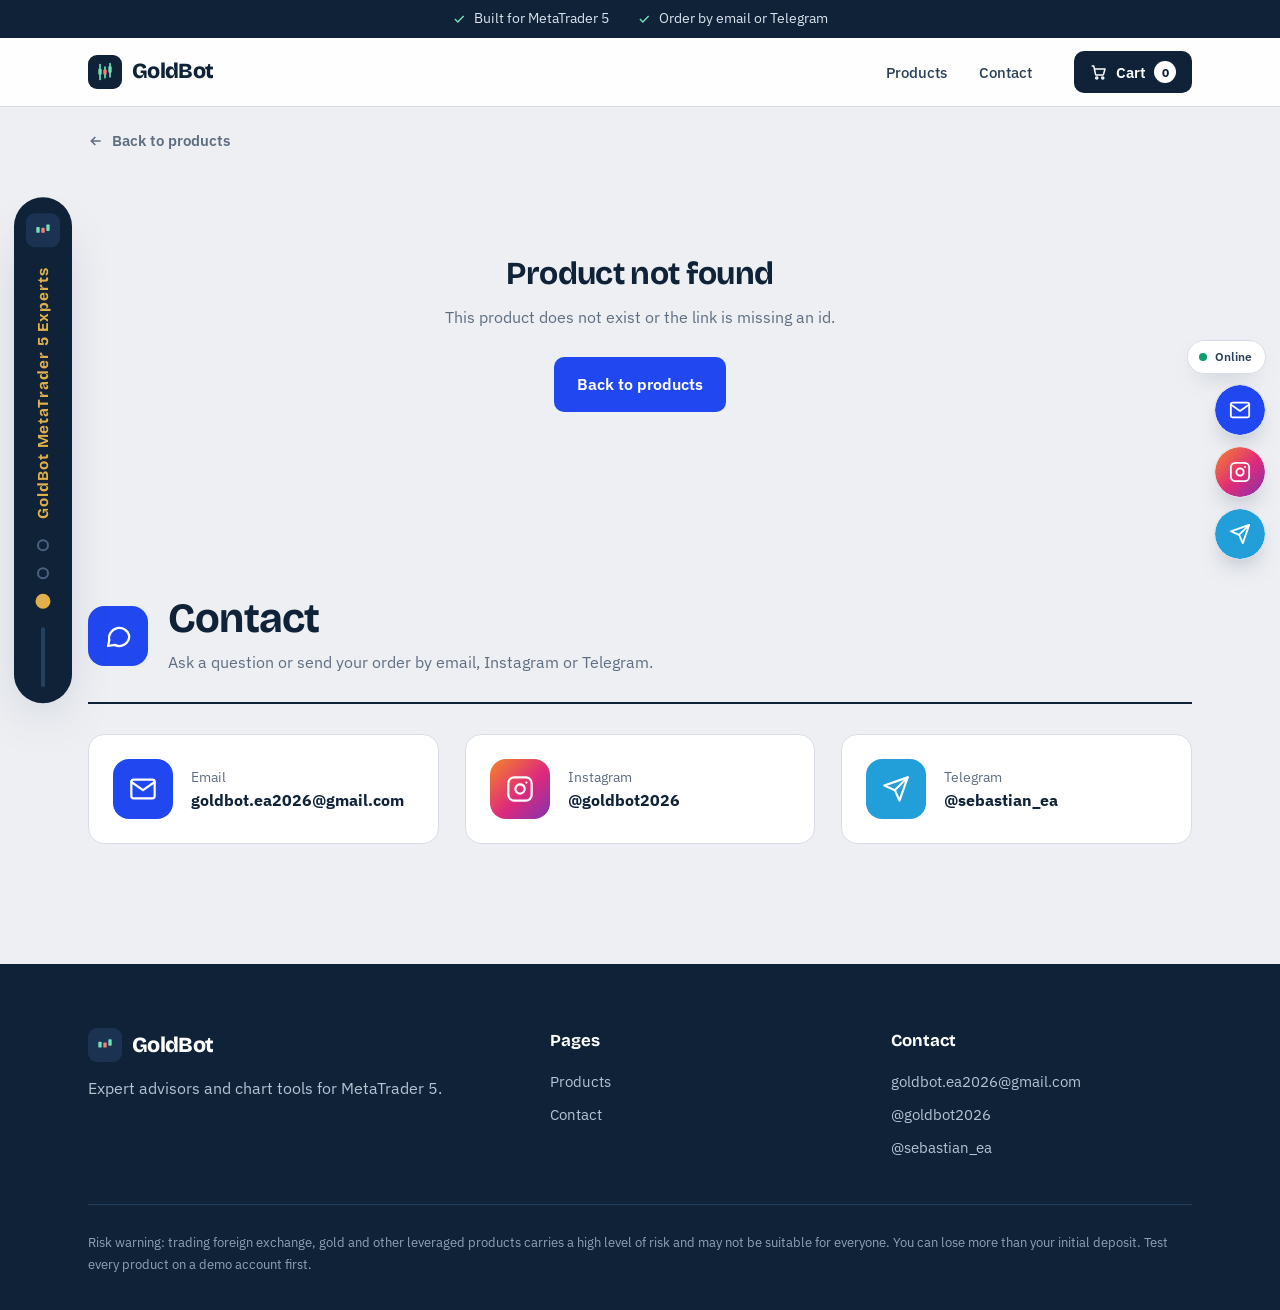
==== product.html @ 045441cc "Add files via upload" ====
<!DOCTYPE html>
<html lang="en">
<head>
<meta charset="UTF-8">
<meta name="viewport" content="width=device-width, initial-scale=1">
<title id="pageTitle">Product | GoldBot</title>
<meta name="description" content="Product details for MetaTrader 5.">
<link rel="preconnect" href="https://fonts.googleapis.com">
<link rel="preconnect" href="https://fonts.gstatic.com" crossorigin>
<link href="https://fonts.googleapis.com/css2?family=Bricolage+Grotesque:opsz,wght@12..96,500..800&family=IBM+Plex+Sans:wght@400;500;600&display=swap" rel="stylesheet">
<link rel="stylesheet" href="style.css">
</head>

<body>

<!-- ============ LEFT SIDE RAIL (side header) ============ -->
<aside class="rail" aria-label="Page sections">
  <a class="rail-logo" href="index.html" aria-label="Back to home">
    <svg viewBox="0 0 24 24" fill="none"><rect x="4" y="8" width="4" height="7" rx="1" fill="#6FE3B8"/><rect x="10" y="9" width="4" height="6" rx="1" fill="#FF7A7A"/><rect x="16" y="5" width="4" height="8" rx="1" fill="#6FE3B8"/></svg>
  </a>
  <div class="rail-title">GoldBot MetaTrader 5 Experts</div>
  <nav class="rail-dots" aria-label="Section navigation">
    <a href="#top"     data-target="top"     aria-label="Overview"><span>Overview</span></a>
    <a href="#details" data-target="details" aria-label="Details"><span>Details</span></a>
    <a href="#contact"  data-target="contact"  aria-label="Contact"><span>Contact</span></a>
  </nav>
  <div class="rail-progress" aria-hidden="true"><i></i></div>
</aside>

<!-- ============ RIGHT CONTACT DOCK (filled by app.js) ============ -->
<aside class="dock" id="dock" aria-label="Contact"></aside>

<!-- ============ TOP STRIP ============ -->
<div class="strip">
  <div class="wrap">
    <span><svg viewBox="0 0 24 24"><path d="M5 12l5 5L20 7"/></svg>Built for MetaTrader 5</span>
    <span><svg viewBox="0 0 24 24"><path d="M5 12l5 5L20 7"/></svg>Order by email or Telegram</span>
  </div>
</div>

<!-- ============ HEADER ============ -->
<header class="site-header" id="siteHeader">
  <div class="wrap">
    <a href="index.html" class="logo" aria-label="GoldBot home">
      <span class="logo-mark">
        <svg viewBox="0 0 24 24" fill="none" stroke-linecap="round">
          <path d="M6 3v18M12 6v13M18 2v16" stroke="#6FE3B8" stroke-width="2"/>
          <rect x="4" y="8" width="4" height="7" rx="1" fill="#6FE3B8" stroke="none"/>
          <rect x="10" y="9" width="4" height="6" rx="1" fill="#FF7A7A" stroke="none"/>
          <rect x="16" y="5" width="4" height="8" rx="1" fill="#6FE3B8" stroke="none"/>
        </svg>
      </span>
      GoldBot
    </a>

    <nav class="main-nav" aria-label="Main navigation">
      <a href="index.html#products">Products</a>
      <a href="index.html#contact">Contact</a>
    </nav>

    <button class="cart-btn" id="openCart" aria-label="Open cart">
      <svg viewBox="0 0 24 24" stroke-linecap="round" stroke-linejoin="round"><path d="M3 4h2l2.4 11.2a1 1 0 0 0 1 .8h8.6a1 1 0 0 0 1-.8L20 8H6"/><circle cx="9" cy="20" r="1.4"/><circle cx="17" cy="20" r="1.4"/></svg>
      Cart <span class="cart-count" id="cartCount">0</span>
    </button>
  </div>
</header>

<main id="top">
  <div class="wrap">
    <a class="back-link" href="index.html#products">
      <svg viewBox="0 0 24 24"><path d="M19 12H5M11 18l-6-6 6-6"/></svg>
      Back to products
    </a>
  </div>

  <!-- ============ PRODUCT CONTENT (filled by JavaScript below) ============ -->
  <div id="productContent">
    <p class="wrap" style="color:var(--muted);padding:30px 0">Loading product…</p>
  </div>

  <!-- ============ CONTACT ============ -->
  <section class="section" id="contact">
    <div class="wrap">
      <header class="section-head">
        <div class="section-icon">
          <svg viewBox="0 0 24 24"><path d="M21 12a8 8 0 0 1-11.6 7.1L4 20l1-4.6A8 8 0 1 1 21 12z"/></svg>
        </div>
        <div>
          <h2>Contact</h2>
          <p>Ask a question or send your order by email, Instagram or Telegram.</p>
        </div>
      </header>
      <div class="contact-grid" id="contactGrid"></div>
    </div>
  </section>
</main>

<!-- ============ FOOTER ============ -->
<footer class="site-footer">
  <div class="wrap">
    <div class="footer-grid">
      <div>
        <a href="index.html" class="logo">
          <span class="logo-mark">
            <svg viewBox="0 0 24 24" fill="none"><rect x="4" y="8" width="4" height="7" rx="1" fill="#6FE3B8"/><rect x="10" y="9" width="4" height="6" rx="1" fill="#FF7A7A"/><rect x="16" y="5" width="4" height="8" rx="1" fill="#6FE3B8"/></svg>
          </span>
          GoldBot
        </a>
        <p>Expert advisors and chart tools for MetaTrader 5.</p>
      </div>
      <div>
        <h4>Pages</h4>
        <ul>
          <li><a href="index.html#products">Products</a></li>
          <li><a href="index.html#contact">Contact</a></li>
        </ul>
      </div>
      <div>
        <h4>Contact</h4>
        <ul id="footerContact"></ul>
      </div>
    </div>
    <p class="risk">
      Risk warning: trading foreign exchange, gold and other leveraged products carries a high level of risk and may not be suitable for everyone. You can lose more than your initial deposit. Test every product on a demo account first.
    </p>
  </div>
</footer>

<!-- ============ DIALOGS AND TOAST ============ -->
<dialog id="cartDialog" aria-labelledby="cartTitle">
  <div class="dialog-head">
    <h3 id="cartTitle">Your cart</h3>
    <button class="icon-btn" id="closeCart" aria-label="Close cart">&times;</button>
  </div>
  <div id="cartBody"></div>
</dialog>

<dialog id="lightbox" class="lightbox" aria-label="Image preview">
  <button class="icon-btn lb-close" id="closeLightbox" aria-label="Close image">&times;</button>
  <img id="lightboxImg" alt="">
</dialog>

<div class="toast" id="toast" role="status" aria-live="polite"></div>

<noscript><p style="padding:24px;text-align:center">Please enable JavaScript to see this product.</p></noscript>

<script src="app.js"></script>
<script>
/* ==========================================================
   READ ?id= FROM THE URL, LOAD products.json, RENDER THE PAGE
   ========================================================== */
const productId = new URLSearchParams(location.search).get("id");

function renderNotFound() {
  $("#productContent").innerHTML = `
    <div class="wrap not-found">
      <h1>Product not found</h1>
      <p>This product does not exist or the link is missing an id.</p>
      <a class="btn btn-primary" href="index.html#products">Back to products</a>
    </div>`;
}

function renderProduct(p) {
  document.title = p.name + " | GoldBot";
  $("#pageTitle").textContent = p.name + " | GoldBot";

  const features = (p.features || []).map(f => `<li>${CHECK_ICON}<span>${f}</span></li>`).join("");
  const requirements = (p.requirements || []).map(r => `<li>${CHECK_ICON}<span>${r}</span></li>`).join("");

  $("#productContent").innerHTML = `
    <div class="wrap detail-hero" id="top">
      <div class="detail-shot">
        <img data-src="images/${p.image}" alt="${p.name}">
      </div>
      <div class="detail-info">
        <div class="detail-badges">
          <span class="tag">${p.tag}</span>
          <span class="tag">${p.platform}</span>
        </div>
        <h1>${p.name}</h1>
        <p class="detail-short">${p.shortDescription}</p>
        <div class="detail-price">${money(p.price)}</div>
        <div class="detail-actions">
          <button class="btn btn-primary" data-add data-id="${p.id}" data-name="${p.name}" data-price="${p.price}" data-label="Add to cart">Add to cart</button>
          <a class="btn btn-ghost" href="index.html#products">See other products</a>
        </div>
      </div>
    </div>

    <div class="wrap detail-body" id="details">
      <div class="detail-block">
        <h2>Overview</h2>
        <p>${p.overview}</p>
      </div>
      <div>
        ${features ? `<div class="side-card"><h2>Features</h2><ul class="check-list">${features}</ul></div>` : ""}
        ${requirements ? `<div class="side-card"><h2>Requirements</h2><ul class="check-list">${requirements}</ul></div>` : ""}
      </div>
    </div>`;

  loadImages();
  syncButtons();
}

fetch("products.json")
  .then(r => r.json())
  .then(data => {
    const p = data.products.find(x => x.id === productId);
    if (!p) { renderNotFound(); return; }
    renderProduct(p);
  })
  .catch(() => {
    $("#productContent").innerHTML =
      `<p class="wrap" style="color:var(--down);padding:30px 0">Could not load products.json. Open this site with Live Server instead of double-clicking the file.</p>`;
  });

/* ==========================================================
   PAGE SETUP
   ========================================================== */
renderContact();
setHeaderHeight();
initRail();
initLightbox();
initCartUI();
</script>
</body>
</html>
---- style.css ----
/* ==========================================================
   1. DESIGN TOKENS (change colors and fonts here)
   ========================================================== */
:root{
  --paper:#EDEFF3;
  --panel:#FFFFFF;
  --ink:#0F2238;
  --ink-2:#2A3F57;
  --muted:#5E6E80;
  --line:#D8DDE5;
  --blue:#2148F0;
  --blue-dark:#1836BD;
  --blue-tint:#E3E9FF;
  --up:#0F9D6B;
  --down:#D64550;
  --gold:#E2B04A;
  --terminal:#0C1B2E;
  --header-h:68px;
  --font-display:"Bricolage Grotesque","Segoe UI",system-ui,sans-serif;
  --font-body:"IBM Plex Sans","Segoe UI",system-ui,sans-serif;
}

/* ==========================================================
   2. BASE
   ========================================================== */
*{box-sizing:border-box;margin:0;padding:0}
html{scroll-behavior:smooth;scroll-padding-top:calc(var(--header-h) + 24px)}
body{
  font-family:var(--font-body);
  background:var(--paper);
  color:var(--ink);
  line-height:1.6;
  font-size:16px;
  -webkit-font-smoothing:antialiased;
}
h1,h2,h3{font-family:var(--font-display);letter-spacing:-0.02em;line-height:1.1}
a{color:inherit;text-decoration:none}
button{font-family:inherit}
:focus-visible{outline:3px solid var(--blue);outline-offset:2px}
.wrap{width:min(1240px,100% - 40px);margin-inline:auto}
@media (min-width:901px){
  /* leaves room for the side rail (left) and the contact dock (right) */
  .wrap{width:min(1240px,100% - 176px)}
}

/* ==========================================================
   3. TOP STRIP AND HEADER
   ========================================================== */
.strip{background:var(--ink);color:#DCE4EE;font-size:.85rem}
.strip .wrap{display:flex;gap:28px;justify-content:center;flex-wrap:wrap;padding:8px 0}
.strip span{display:inline-flex;align-items:center;gap:8px}
.strip svg{width:14px;height:14px;stroke:#6FE3B8;fill:none;stroke-width:2.4}

.site-header{
  position:sticky;top:0;z-index:50;
  background:rgba(255,255,255,.92);
  backdrop-filter:blur(10px);
  border-bottom:1px solid var(--line);
}
.site-header .wrap{display:flex;align-items:center;gap:28px;min-height:68px}
.logo{display:flex;align-items:center;gap:10px;font-family:var(--font-display);font-weight:800;font-size:1.35rem;letter-spacing:-0.03em}
.logo-mark{width:34px;height:34px;border-radius:9px;background:var(--ink);display:grid;place-items:center;flex:none}
.logo-mark svg{width:20px;height:20px}
.main-nav{display:flex;gap:4px;margin-left:auto}
.main-nav a{padding:8px 14px;border-radius:8px;font-weight:500;font-size:.95rem;color:var(--ink-2);transition:background .15s}
.main-nav a:hover{background:var(--paper)}
.cart-btn{
  display:inline-flex;align-items:center;gap:8px;
  background:var(--ink);color:#fff;border:0;border-radius:10px;
  padding:10px 16px;font-weight:600;font-size:.95rem;cursor:pointer;
  transition:background .15s;
}
.cart-btn:hover{background:var(--ink-2)}
.cart-btn svg{width:18px;height:18px;stroke:#fff;fill:none;stroke-width:2}
.cart-count{background:#fff;color:var(--ink);min-width:22px;height:22px;border-radius:11px;display:grid;place-items:center;font-size:.78rem;font-weight:700;padding:0 6px}

/* ==========================================================
   4. LEFT SIDE RAIL (side header with section dots)
   ========================================================== */
.rail{
  position:fixed;left:14px;top:50%;transform:translateY(-50%);z-index:45;
  width:58px;max-height:92vh;padding:16px 0;border-radius:29px;
  background:var(--ink);
  box-shadow:0 24px 50px -24px rgba(15,34,56,.7);
  display:flex;flex-direction:column;align-items:center;gap:20px;
}
.rail-logo{width:34px;height:34px;border-radius:9px;background:#1B3350;display:grid;place-items:center}
.rail-logo svg{width:20px;height:20px}
.rail-title{
  writing-mode:vertical-rl;transform:rotate(180deg);
  font-family:var(--font-display);font-weight:700;font-size:.95rem;letter-spacing:.06em;
  color:var(--gold);white-space:nowrap;
}
.rail-dots{display:flex;flex-direction:column;gap:16px}
.rail-dots a{
  position:relative;display:block;width:12px;height:12px;border-radius:50%;
  border:2px solid #4A6280;transition:background .2s,border-color .2s,transform .2s;
}
.rail-dots a:hover{border-color:#fff}
.rail-dots a.is-active{background:var(--gold);border-color:var(--gold);transform:scale(1.25)}
.rail-dots a span{
  position:absolute;left:calc(100% + 18px);top:50%;transform:translateY(-50%);
  background:var(--ink);color:#fff;font-size:.8rem;font-weight:600;padding:5px 12px;border-radius:999px;
  white-space:nowrap;opacity:0;pointer-events:none;transition:opacity .15s;
  box-shadow:0 8px 20px -8px rgba(15,34,56,.6);
}
.rail-dots a:hover span,.rail-dots a:focus-visible span{opacity:1}
.rail-progress{width:4px;height:60px;border-radius:2px;background:#244160;position:relative;overflow:hidden}
.rail-progress i{position:absolute;left:0;right:0;top:0;height:var(--p,0%);background:var(--gold)}
@media (max-height:720px){.rail-title{display:none}}
@media (max-height:560px){.rail-progress{display:none}}

/* ==========================================================
   5. RIGHT CONTACT DOCK (always visible, vertically centered)
   ========================================================== */
.dock{
  position:fixed;right:14px;top:50%;transform:translateY(-50%);z-index:45;
  display:flex;flex-direction:column;align-items:flex-end;gap:10px;
}
.dock-status{
  display:flex;align-items:center;gap:8px;
  background:var(--panel);border:1px solid var(--line);border-radius:999px;
  padding:6px 13px 6px 11px;font-size:.78rem;font-weight:600;color:var(--ink-2);
  box-shadow:0 10px 24px -14px rgba(15,34,56,.5);
}
.dot{width:8px;height:8px;border-radius:50%;background:var(--up);animation:pulse 2.2s infinite}
@keyframes pulse{
  0%{box-shadow:0 0 0 0 rgba(15,157,107,.55)}
  70%{box-shadow:0 0 0 8px rgba(15,157,107,0)}
  100%{box-shadow:0 0 0 0 rgba(15,157,107,0)}
}
.dock-item{
  display:flex;flex-direction:row-reverse;align-items:center;
  height:52px;border-radius:26px;overflow:hidden;
  background:var(--panel);border:1px solid var(--line);
  box-shadow:0 12px 26px -14px rgba(15,34,56,.55);
}
.dock-icon{width:50px;height:50px;border-radius:50%;display:grid;place-items:center;flex:none;background:var(--tile,var(--blue))}
.dock-icon svg{width:22px;height:22px;stroke:#fff;fill:none;stroke-width:2;stroke-linecap:round;stroke-linejoin:round}
.dock-label{
  max-width:0;opacity:0;white-space:nowrap;font-weight:600;font-size:.9rem;color:var(--ink);
  transition:max-width .3s ease,opacity .2s,padding .3s;
}
.dock-item:hover .dock-label,.dock-item:focus-visible .dock-label{max-width:260px;opacity:1;padding-left:18px}

/* ==========================================================
   6. HERO (homepage only)
   ========================================================== */
.hero{
  background-image:
    linear-gradient(var(--line) 1px,transparent 1px),
    linear-gradient(90deg,var(--line) 1px,transparent 1px);
  background-size:44px 44px;
  background-position:-1px -1px;
  border-bottom:1px solid var(--line);
}
.hero-inner{
  display:grid;grid-template-columns:1fr 1.05fr;gap:56px;align-items:center;
  padding:72px 0 80px;
}
.hero-copy{background:linear-gradient(90deg,var(--paper) 78%,transparent);padding:8px 0}
.hero h1{font-size:clamp(2.4rem,5.2vw,4.2rem);font-weight:700;max-width:12ch}
.hero p.lead{margin-top:22px;font-size:1.15rem;color:var(--ink-2);max-width:46ch}
.hero-actions{display:flex;gap:12px;flex-wrap:wrap;margin-top:32px}
.btn{
  display:inline-flex;align-items:center;justify-content:center;gap:8px;
  padding:14px 22px;border-radius:10px;font-weight:600;font-size:1rem;
  border:1px solid transparent;cursor:pointer;transition:background .15s,border-color .15s;
}
.btn-primary{background:var(--blue);color:#fff}
.btn-primary:hover{background:var(--blue-dark)}
.btn-ghost{background:var(--panel);border-color:var(--line);color:var(--ink)}
.btn-ghost:hover{border-color:var(--ink)}

/* Terminal panel with animated chart */
.terminal{
  background:var(--terminal);border-radius:18px;overflow:hidden;
  box-shadow:0 30px 60px -28px rgba(15,34,56,.55);
  border:1px solid #1B3350;
}
.terminal-bar{display:flex;justify-content:space-between;gap:12px;padding:12px 18px;background:#102640;color:#9FB3C8;font-size:.82rem;border-bottom:1px solid #1B3350}
.terminal-bar b{color:#fff;font-weight:600}
.terminal svg{display:block;width:100%;height:auto}
.terminal-foot{padding:10px 18px;color:#7C92A9;font-size:.78rem;border-top:1px solid #1B3350}
.grid{stroke:#1B3350;stroke-width:1}
.axis{fill:#7C92A9;font-size:11px;font-family:var(--font-body)}
.candle{opacity:0;transition:opacity .25s}
.candle.on{opacity:1}
.candle.up{--c:#34D6A0}
.candle.down{--c:#FF7A7A}
.candle line{stroke:var(--c);stroke-width:1.4}
.candle rect{fill:var(--c)}
.ma{fill:none;stroke:#8FB0FF;stroke-width:1.7;stroke-linejoin:round;transition:stroke-dashoffset 1.3s ease}
.ma.on{stroke-dashoffset:0 !important}
.marks{opacity:0;transition:opacity .6s}
.marks.on{opacity:1}
.m-up{fill:#34D6A0}
.m-down{fill:#FF7A7A}
.trade{stroke:#9FB3C8;stroke-width:1.2;stroke-dasharray:4 4}
.pill-text{font-size:10.5px;font-weight:700;fill:#0C1B2E;font-family:var(--font-body)}

/* ==========================================================
   7. SECTIONS AND HEADERS
   ========================================================== */
.section{padding:84px 0 24px}
.section-head{
  display:flex;align-items:center;gap:20px;
  padding-bottom:26px;margin-bottom:30px;border-bottom:2px solid var(--ink);
}
.section-icon{
  width:60px;height:60px;border-radius:16px;flex:none;
  background:var(--blue);display:grid;place-items:center;
}
.section-icon svg{width:30px;height:30px;stroke:#fff;fill:none;stroke-width:1.8;stroke-linecap:round;stroke-linejoin:round}
.section-head h2{font-size:clamp(1.8rem,3.4vw,2.6rem);font-weight:700}
.section-head p{color:var(--muted);margin-top:8px;max-width:62ch}

/* ==========================================================
   8. PRODUCT GRID (homepage, 2 columns)
   ========================================================== */
.product-grid{display:grid;grid-template-columns:repeat(2,minmax(0,1fr));gap:26px}
.product{
  background:var(--panel);border:1px solid var(--line);border-radius:16px;overflow:hidden;
  display:flex;flex-direction:column;
}
.shot{
  position:relative;aspect-ratio:16/10;overflow:hidden;
  background:repeating-linear-gradient(135deg,#E6EAF0 0 14px,#EEF1F5 14px 28px);
  display:grid;place-items:center;
}
.shot-ph{text-align:center;color:var(--muted);font-size:.9rem;padding:16px}
.shot-ph svg{width:44px;height:44px;stroke:#93A2B5;fill:none;stroke-width:1.5;stroke-linecap:round;stroke-linejoin:round;margin-bottom:8px}
.shot-ph b{display:block;color:var(--ink-2);font-weight:600}
.shot-ph code{display:inline-block;margin-top:6px;background:#fff;border:1px solid var(--line);border-radius:6px;padding:2px 8px;font-size:.8rem;color:var(--ink)}
.shot img{position:absolute;inset:0;width:100%;height:100%;object-fit:cover;opacity:0;transition:opacity .3s;background:#fff}
.shot img.loaded{opacity:1;cursor:zoom-in}

.product-body{padding:22px 24px 24px;display:flex;flex-direction:column;gap:10px;flex:1}
.product-top{display:flex;align-items:center;justify-content:space-between;gap:12px}
.tag{background:var(--blue-tint);color:var(--blue-dark);font-weight:600;font-size:.78rem;padding:4px 11px;border-radius:999px}
.product-price{font-family:var(--font-display);font-size:1.7rem;font-weight:800;letter-spacing:-0.02em}
.product h3{font-size:1.35rem;font-weight:700}
.product p{color:var(--muted);font-size:.95rem;margin-bottom:auto;max-width:56ch}
.product-actions{display:flex;gap:10px;margin-top:8px}
.btn-add{
  border:1.5px solid var(--ink);background:transparent;color:var(--ink);
  border-radius:10px;padding:12px 16px;font-weight:600;font-size:.98rem;cursor:pointer;flex:1;
  transition:background .15s,color .15s,border-color .15s;
}
.btn-add:hover{background:var(--ink);color:#fff}
.btn-add.is-added{background:var(--up);border-color:var(--up);color:#fff}
.btn-view{
  display:inline-flex;align-items:center;justify-content:center;gap:6px;
  border:1.5px solid var(--line);background:var(--panel);color:var(--ink);
  border-radius:10px;padding:12px 16px;font-weight:600;font-size:.98rem;flex:1;
  transition:border-color .15s,background .15s;
}
.btn-view:hover{border-color:var(--ink);background:var(--paper)}
.btn-view svg{width:16px;height:16px;stroke:currentColor;fill:none;stroke-width:2.2}

.lightbox{width:min(1100px,94vw);max-width:none;background:transparent;box-shadow:none;overflow:visible}
.lightbox img{display:block;width:100%;max-height:86vh;object-fit:contain;border-radius:12px;background:#fff}
.lb-close{position:absolute;right:0;top:-46px;background:#fff}

/* ==========================================================
   9. PRODUCT DETAIL PAGE
   ========================================================== */
.back-link{
  display:inline-flex;align-items:center;gap:8px;color:var(--muted);font-weight:600;font-size:.92rem;
  padding:22px 0 0;
}
.back-link svg{width:16px;height:16px;stroke:currentColor;fill:none;stroke-width:2.4}
.back-link:hover{color:var(--ink)}

.detail-hero{display:grid;grid-template-columns:1.1fr 1fr;gap:48px;align-items:start;padding:30px 0 70px}
.detail-shot{
  border-radius:18px;overflow:hidden;border:1px solid var(--line);
  background:repeating-linear-gradient(135deg,#E6EAF0 0 14px,#EEF1F5 14px 28px);
  aspect-ratio:16/10;position:relative;
}
.detail-shot img{position:absolute;inset:0;width:100%;height:100%;object-fit:cover;opacity:0;transition:opacity .3s}
.detail-shot img.loaded{opacity:1}
.detail-info{padding-top:6px}
.detail-badges{display:flex;gap:8px;flex-wrap:wrap;margin-bottom:16px}
.detail-info h1{font-size:clamp(1.8rem,3.2vw,2.5rem);font-weight:700}
.detail-price{font-family:var(--font-display);font-size:2rem;font-weight:800;margin-top:14px}
.detail-short{color:var(--ink-2);font-size:1.05rem;margin-top:12px;max-width:48ch}
.detail-actions{display:flex;gap:12px;flex-wrap:wrap;margin-top:26px}

.detail-body{display:grid;grid-template-columns:1.4fr 1fr;gap:40px;padding-bottom:20px}
.detail-block h2{font-size:1.4rem;margin-bottom:14px}
.detail-block p{color:var(--ink-2)}
.check-list{list-style:none;display:grid;gap:12px;margin-top:6px}
.check-list li{display:flex;gap:10px;align-items:flex-start;color:var(--ink-2)}
.check-list li svg{width:18px;height:18px;flex:none;margin-top:3px;stroke:var(--up);fill:none;stroke-width:2.6}
.side-card{background:var(--panel);border:1px solid var(--line);border-radius:16px;padding:24px}
.side-card + .side-card{margin-top:20px}
.side-card h2{font-size:1.15rem;margin-bottom:14px}

.not-found{padding:100px 0;text-align:center}
.not-found h1{font-size:2rem;margin-bottom:14px}
.not-found p{color:var(--muted);margin-bottom:26px}

/* ==========================================================
   10. CONTACT SECTION
   ========================================================== */
.contact-grid{display:grid;grid-template-columns:repeat(3,minmax(0,1fr));gap:26px}
.contact-card{
  display:flex;align-items:center;gap:18px;
  background:var(--panel);border:1px solid var(--line);border-radius:16px;padding:24px;
  transition:border-color .15s,transform .15s;
}
.contact-card:hover{border-color:var(--ink);transform:translateY(-2px)}
.contact-tile{width:60px;height:60px;border-radius:16px;flex:none;display:grid;place-items:center;background:var(--tile,var(--blue))}
.contact-tile svg{width:28px;height:28px;stroke:#fff;fill:none;stroke-width:1.9;stroke-linecap:round;stroke-linejoin:round}
.contact-card small{display:block;color:var(--muted);font-size:.85rem}
.contact-card strong{display:block;font-size:1.02rem;word-break:break-all;line-height:1.35}

/* ==========================================================
   11. FOOTER
   ========================================================== */
.site-footer{background:var(--ink);color:#B5C3D3;margin-top:96px;padding:64px 0 34px}
.footer-grid{display:grid;grid-template-columns:1.4fr 1fr 1fr;gap:40px}
.site-footer .logo{color:#fff;margin-bottom:14px}
.site-footer .logo-mark{background:#1B3350}
.site-footer h4{color:#fff;font-family:var(--font-display);font-size:1.05rem;margin-bottom:14px}
.site-footer ul{list-style:none;display:grid;gap:9px;font-size:.95rem}
.site-footer a:hover{color:#fff}
.risk{margin-top:44px;padding-top:26px;border-top:1px solid #244160;font-size:.83rem;line-height:1.7;color:#8FA3B8}

/* ==========================================================
   12. CART DIALOG AND TOAST
   ========================================================== */
dialog{
  margin:auto;border:0;border-radius:18px;padding:0;width:min(520px,calc(100% - 32px));
  box-shadow:0 40px 80px -20px rgba(15,34,56,.5);color:var(--ink);
}
dialog::backdrop{background:rgba(15,34,56,.55)}
.dialog-head{display:flex;justify-content:space-between;align-items:center;padding:22px 26px;border-bottom:1px solid var(--line)}
.dialog-head h3{font-size:1.4rem}
.icon-btn{border:0;background:var(--paper);width:36px;height:36px;border-radius:9px;font-size:1.3rem;cursor:pointer;color:var(--ink)}
.cart-list{list-style:none;max-height:300px;overflow-y:auto;padding:8px 26px}
.cart-list li{display:flex;justify-content:space-between;align-items:center;gap:14px;padding:14px 0;border-bottom:1px solid var(--line)}
.cart-list li:last-child{border-bottom:0}
.cart-list .remove{border:0;background:none;color:var(--down);font-weight:600;cursor:pointer;font-size:.85rem;margin-left:12px}
.cart-empty{padding:34px 26px;color:var(--muted);text-align:center}
.dialog-foot{padding:20px 26px 26px;border-top:1px solid var(--line);display:grid;gap:12px}
.total{display:flex;justify-content:space-between;font-weight:700;font-size:1.15rem}
.order-note{color:var(--muted);font-size:.85rem;text-align:center}
.toast{
  position:fixed;left:50%;bottom:26px;z-index:100;transform:translate(-50%,30px);opacity:0;pointer-events:none;
  background:var(--ink);color:#fff;padding:13px 20px;border-radius:12px;font-size:.95rem;font-weight:500;
  transition:opacity .25s,transform .25s;max-width:calc(100% - 32px);text-align:center;
}
.toast.show{opacity:1;transform:translate(-50%,0)}

/* ==========================================================
   13. RESPONSIVE
   ========================================================== */
@media (max-width:1180px){
  .hero-inner{grid-template-columns:1fr;gap:40px;padding:52px 0 60px}
  .hero-copy{background:none}
  .detail-hero{grid-template-columns:1fr;gap:30px;padding-top:10px}
  .detail-body{grid-template-columns:1fr}
}
@media (max-width:1100px){
  .contact-grid{grid-template-columns:1fr}
}
@media (max-width:900px){
  /* left rail disappears, contact dock becomes a bottom bar */
  .rail{display:none}
  .dock{
    top:auto;bottom:12px;right:50%;transform:translateX(50%);
    flex-direction:row;align-items:center;gap:10px;
    background:rgba(255,255,255,.94);backdrop-filter:blur(8px);
    border:1px solid var(--line);border-radius:999px;padding:6px;
    box-shadow:0 16px 34px -14px rgba(15,34,56,.55);
  }
  .dock-status{display:none}
  .dock-item{border:0;box-shadow:none;background:transparent;height:50px}
  .dock-label{display:none}
  .toast{bottom:86px}
  .site-footer{padding-bottom:110px}
  .footer-grid{grid-template-columns:1fr}
  .section-head{flex-wrap:wrap}
}
@media (max-width:640px){
  .product-grid{grid-template-columns:1fr}
  .product-actions{flex-direction:column}
}
@media (max-width:520px){
  .section{padding-top:60px}
  .section-icon{width:50px;height:50px;border-radius:13px}
  .site-header .wrap{gap:12px}
  .main-nav a{padding:8px 9px}
  .detail-actions{flex-direction:column;align-items:stretch}
}
@media (prefers-reduced-motion:reduce){
  *{transition:none !important;animation:none !important;scroll-behavior:auto !important}
}
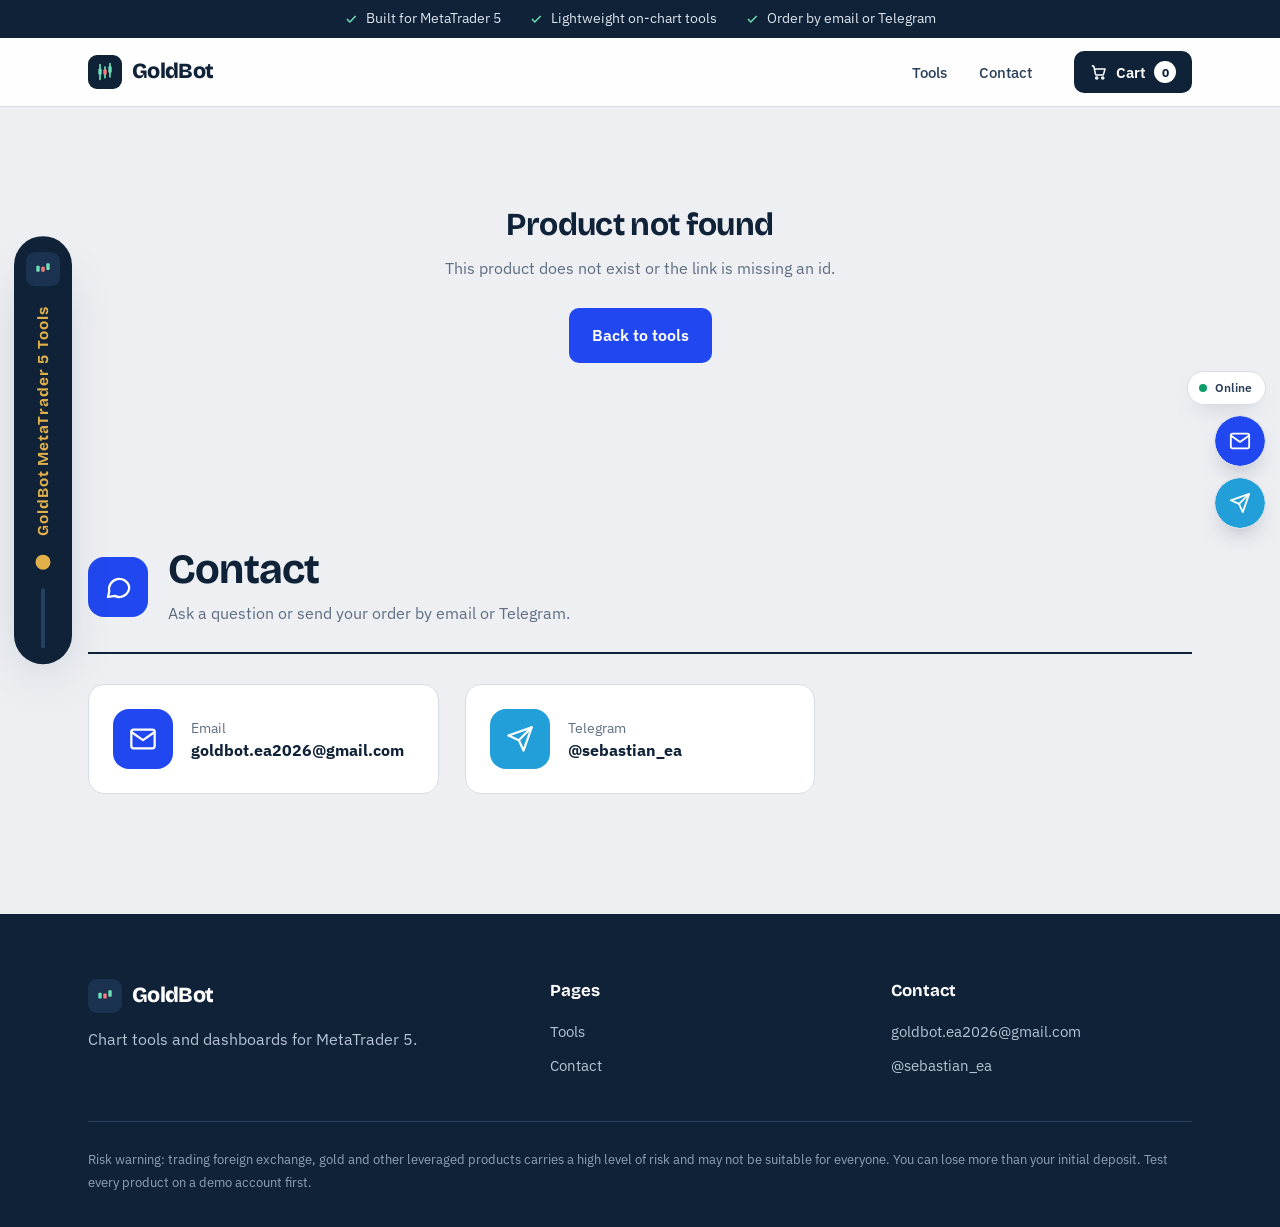
==== commit fe5df5dd: "Add files via upload" ====
--- a/product.html
+++ b/product.html
@@ -3,225 +3,16 @@
 <head>
 <meta charset="UTF-8">
 <meta name="viewport" content="width=device-width, initial-scale=1">
-<title id="pageTitle">Product | GoldBot</title>
-<meta name="description" content="Product details for MetaTrader 5.">
+<title>Product | GoldBot</title>
+<meta name="description" content="Chart tools and dashboards for MetaTrader 5.">
 <link rel="preconnect" href="https://fonts.googleapis.com">
 <link rel="preconnect" href="https://fonts.gstatic.com" crossorigin>
 <link href="https://fonts.googleapis.com/css2?family=Bricolage+Grotesque:opsz,wght@12..96,500..800&family=IBM+Plex+Sans:wght@400;500;600&display=swap" rel="stylesheet">
 <link rel="stylesheet" href="style.css">
+<script src="app.js" defer></script>
 </head>
-
-<body>
-
-<!-- ============ LEFT SIDE RAIL (side header) ============ -->
-<aside class="rail" aria-label="Page sections">
-  <a class="rail-logo" href="index.html" aria-label="Back to home">
-    <svg viewBox="0 0 24 24" fill="none"><rect x="4" y="8" width="4" height="7" rx="1" fill="#6FE3B8"/><rect x="10" y="9" width="4" height="6" rx="1" fill="#FF7A7A"/><rect x="16" y="5" width="4" height="8" rx="1" fill="#6FE3B8"/></svg>
-  </a>
-  <div class="rail-title">GoldBot MetaTrader 5 Experts</div>
-  <nav class="rail-dots" aria-label="Section navigation">
-    <a href="#top"     data-target="top"     aria-label="Overview"><span>Overview</span></a>
-    <a href="#details" data-target="details" aria-label="Details"><span>Details</span></a>
-    <a href="#contact"  data-target="contact"  aria-label="Contact"><span>Contact</span></a>
-  </nav>
-  <div class="rail-progress" aria-hidden="true"><i></i></div>
-</aside>
-
-<!-- ============ RIGHT CONTACT DOCK (filled by app.js) ============ -->
-<aside class="dock" id="dock" aria-label="Contact"></aside>
-
-<!-- ============ TOP STRIP ============ -->
-<div class="strip">
-  <div class="wrap">
-    <span><svg viewBox="0 0 24 24"><path d="M5 12l5 5L20 7"/></svg>Built for MetaTrader 5</span>
-    <span><svg viewBox="0 0 24 24"><path d="M5 12l5 5L20 7"/></svg>Order by email or Telegram</span>
-  </div>
-</div>
-
-<!-- ============ HEADER ============ -->
-<header class="site-header" id="siteHeader">
-  <div class="wrap">
-    <a href="index.html" class="logo" aria-label="GoldBot home">
-      <span class="logo-mark">
-        <svg viewBox="0 0 24 24" fill="none" stroke-linecap="round">
-          <path d="M6 3v18M12 6v13M18 2v16" stroke="#6FE3B8" stroke-width="2"/>
-          <rect x="4" y="8" width="4" height="7" rx="1" fill="#6FE3B8" stroke="none"/>
-          <rect x="10" y="9" width="4" height="6" rx="1" fill="#FF7A7A" stroke="none"/>
-          <rect x="16" y="5" width="4" height="8" rx="1" fill="#6FE3B8" stroke="none"/>
-        </svg>
-      </span>
-      GoldBot
-    </a>
-
-    <nav class="main-nav" aria-label="Main navigation">
-      <a href="index.html#products">Products</a>
-      <a href="index.html#contact">Contact</a>
-    </nav>
-
-    <button class="cart-btn" id="openCart" aria-label="Open cart">
-      <svg viewBox="0 0 24 24" stroke-linecap="round" stroke-linejoin="round"><path d="M3 4h2l2.4 11.2a1 1 0 0 0 1 .8h8.6a1 1 0 0 0 1-.8L20 8H6"/><circle cx="9" cy="20" r="1.4"/><circle cx="17" cy="20" r="1.4"/></svg>
-      Cart <span class="cart-count" id="cartCount">0</span>
-    </button>
-  </div>
-</header>
-
-<main id="top">
-  <div class="wrap">
-    <a class="back-link" href="index.html#products">
-      <svg viewBox="0 0 24 24"><path d="M19 12H5M11 18l-6-6 6-6"/></svg>
-      Back to products
-    </a>
-  </div>
-
-  <!-- ============ PRODUCT CONTENT (filled by JavaScript below) ============ -->
-  <div id="productContent">
-    <p class="wrap" style="color:var(--muted);padding:30px 0">Loading product…</p>
-  </div>
-
-  <!-- ============ CONTACT ============ -->
-  <section class="section" id="contact">
-    <div class="wrap">
-      <header class="section-head">
-        <div class="section-icon">
-          <svg viewBox="0 0 24 24"><path d="M21 12a8 8 0 0 1-11.6 7.1L4 20l1-4.6A8 8 0 1 1 21 12z"/></svg>
-        </div>
-        <div>
-          <h2>Contact</h2>
-          <p>Ask a question or send your order by email, Instagram or Telegram.</p>
-        </div>
-      </header>
-      <div class="contact-grid" id="contactGrid"></div>
-    </div>
-  </section>
-</main>
-
-<!-- ============ FOOTER ============ -->
-<footer class="site-footer">
-  <div class="wrap">
-    <div class="footer-grid">
-      <div>
-        <a href="index.html" class="logo">
-          <span class="logo-mark">
-            <svg viewBox="0 0 24 24" fill="none"><rect x="4" y="8" width="4" height="7" rx="1" fill="#6FE3B8"/><rect x="10" y="9" width="4" height="6" rx="1" fill="#FF7A7A"/><rect x="16" y="5" width="4" height="8" rx="1" fill="#6FE3B8"/></svg>
-          </span>
-          GoldBot
-        </a>
-        <p>Expert advisors and chart tools for MetaTrader 5.</p>
-      </div>
-      <div>
-        <h4>Pages</h4>
-        <ul>
-          <li><a href="index.html#products">Products</a></li>
-          <li><a href="index.html#contact">Contact</a></li>
-        </ul>
-      </div>
-      <div>
-        <h4>Contact</h4>
-        <ul id="footerContact"></ul>
-      </div>
-    </div>
-    <p class="risk">
-      Risk warning: trading foreign exchange, gold and other leveraged products carries a high level of risk and may not be suitable for everyone. You can lose more than your initial deposit. Test every product on a demo account first.
-    </p>
-  </div>
-</footer>
-
-<!-- ============ DIALOGS AND TOAST ============ -->
-<dialog id="cartDialog" aria-labelledby="cartTitle">
-  <div class="dialog-head">
-    <h3 id="cartTitle">Your cart</h3>
-    <button class="icon-btn" id="closeCart" aria-label="Close cart">&times;</button>
-  </div>
-  <div id="cartBody"></div>
-</dialog>
-
-<dialog id="lightbox" class="lightbox" aria-label="Image preview">
-  <button class="icon-btn lb-close" id="closeLightbox" aria-label="Close image">&times;</button>
-  <img id="lightboxImg" alt="">
-</dialog>
-
-<div class="toast" id="toast" role="status" aria-live="polite"></div>
-
-<noscript><p style="padding:24px;text-align:center">Please enable JavaScript to see this product.</p></noscript>
-
-<script src="app.js"></script>
-<script>
-/* ==========================================================
-   READ ?id= FROM THE URL, LOAD products.json, RENDER THE PAGE
-   ========================================================== */
-const productId = new URLSearchParams(location.search).get("id");
-
-function renderNotFound() {
-  $("#productContent").innerHTML = `
-    <div class="wrap not-found">
-      <h1>Product not found</h1>
-      <p>This product does not exist or the link is missing an id.</p>
-      <a class="btn btn-primary" href="index.html#products">Back to products</a>
-    </div>`;
-}
-
-function renderProduct(p) {
-  document.title = p.name + " | GoldBot";
-  $("#pageTitle").textContent = p.name + " | GoldBot";
-
-  const features = (p.features || []).map(f => `<li>${CHECK_ICON}<span>${f}</span></li>`).join("");
-  const requirements = (p.requirements || []).map(r => `<li>${CHECK_ICON}<span>${r}</span></li>`).join("");
-
-  $("#productContent").innerHTML = `
-    <div class="wrap detail-hero" id="top">
-      <div class="detail-shot">
-        <img data-src="images/${p.image}" alt="${p.name}">
-      </div>
-      <div class="detail-info">
-        <div class="detail-badges">
-          <span class="tag">${p.tag}</span>
-          <span class="tag">${p.platform}</span>
-        </div>
-        <h1>${p.name}</h1>
-        <p class="detail-short">${p.shortDescription}</p>
-        <div class="detail-price">${money(p.price)}</div>
-        <div class="detail-actions">
-          <button class="btn btn-primary" data-add data-id="${p.id}" data-name="${p.name}" data-price="${p.price}" data-label="Add to cart">Add to cart</button>
-          <a class="btn btn-ghost" href="index.html#products">See other products</a>
-        </div>
-      </div>
-    </div>
-
-    <div class="wrap detail-body" id="details">
-      <div class="detail-block">
-        <h2>Overview</h2>
-        <p>${p.overview}</p>
-      </div>
-      <div>
-        ${features ? `<div class="side-card"><h2>Features</h2><ul class="check-list">${features}</ul></div>` : ""}
-        ${requirements ? `<div class="side-card"><h2>Requirements</h2><ul class="check-list">${requirements}</ul></div>` : ""}
-      </div>
-    </div>`;
-
-  loadImages();
-  syncButtons();
-}
-
-fetch("products.json")
-  .then(r => r.json())
-  .then(data => {
-    const p = data.products.find(x => x.id === productId);
-    if (!p) { renderNotFound(); return; }
-    renderProduct(p);
-  })
-  .catch(() => {
-    $("#productContent").innerHTML =
-      `<p class="wrap" style="color:var(--down);padding:30px 0">Could not load products.json. Open this site with Live Server instead of double-clicking the file.</p>`;
-  });
-
-/* ==========================================================
-   PAGE SETUP
-   ========================================================== */
-renderContact();
-setHeaderHeight();
-initRail();
-initLightbox();
-initCartUI();
-</script>
+<!-- The whole page is built by app.js from site.json and products.json -->
+<body data-page="product">
+<noscript><p style="padding:24px;text-align:center">Please enable JavaScript to see this page.</p></noscript>
 </body>
 </html>
--- a/style.css
+++ b/style.css
@@ -355,6 +355,38 @@
 .toast.show{opacity:1;transform:translate(-50%,0)}
 
 /* ==========================================================
+   12b. CRYPTO PAYMENT METHODS (inside the cart dialog)
+   ========================================================== */
+.payment-methods{margin:0 26px 26px;padding-top:20px;border-top:1px solid var(--line);display:grid;gap:12px}
+.cart-empty + .payment-methods{margin-top:-8px}
+.payment-title{font-size:1.05rem;font-family:var(--font-display)}
+.payment-sub{color:var(--muted);font-size:.85rem;margin-top:-8px}
+.payment-tabs{display:flex;flex-wrap:wrap;gap:8px}
+.payment-tab{
+  display:inline-flex;align-items:center;gap:6px;
+  border:1.5px solid var(--line);background:var(--panel);color:var(--ink-2);
+  border-radius:999px;padding:7px 13px;font-size:.85rem;font-weight:600;cursor:pointer;
+  transition:border-color .15s,background .15s,color .15s;
+}
+.payment-tab:hover{border-color:var(--ink)}
+.payment-tab.is-active{background:var(--ink);border-color:var(--ink);color:#fff}
+.payment-emoji{font-size:1rem;line-height:1}
+.payment-card{background:var(--paper);border:1px solid var(--line);border-radius:12px;padding:16px}
+.payment-network{display:flex;justify-content:space-between;align-items:center;font-size:.85rem;color:var(--muted);margin-bottom:10px}
+.payment-network strong{color:var(--ink);font-weight:600}
+.payment-address{display:flex;align-items:center;gap:10px;background:var(--panel);border:1px solid var(--line);border-radius:9px;padding:10px 12px}
+.payment-address code{flex:1;font-size:.8rem;word-break:break-all;color:var(--ink);font-family:ui-monospace,SFMono-Regular,Menlo,Consolas,monospace}
+.copy-btn{
+  flex:none;border:1.5px solid var(--ink);background:transparent;color:var(--ink);
+  border-radius:7px;padding:6px 12px;font-weight:600;font-size:.8rem;cursor:pointer;
+  transition:background .15s,color .15s;
+}
+.copy-btn:hover{background:var(--ink);color:#fff}
+.payment-warning{background:#FDECEC;border:1px solid #F3C6C6;color:#9A2E36;font-size:.82rem;padding:11px 13px;border-radius:9px;line-height:1.5}
+.payment-instructions{color:var(--ink-2);font-size:.85rem;line-height:1.6}
+.payment-instructions a{color:var(--blue);font-weight:600;text-decoration:underline}
+
+/* ==========================================================
    13. RESPONSIVE
    ========================================================== */
 @media (max-width:1180px){
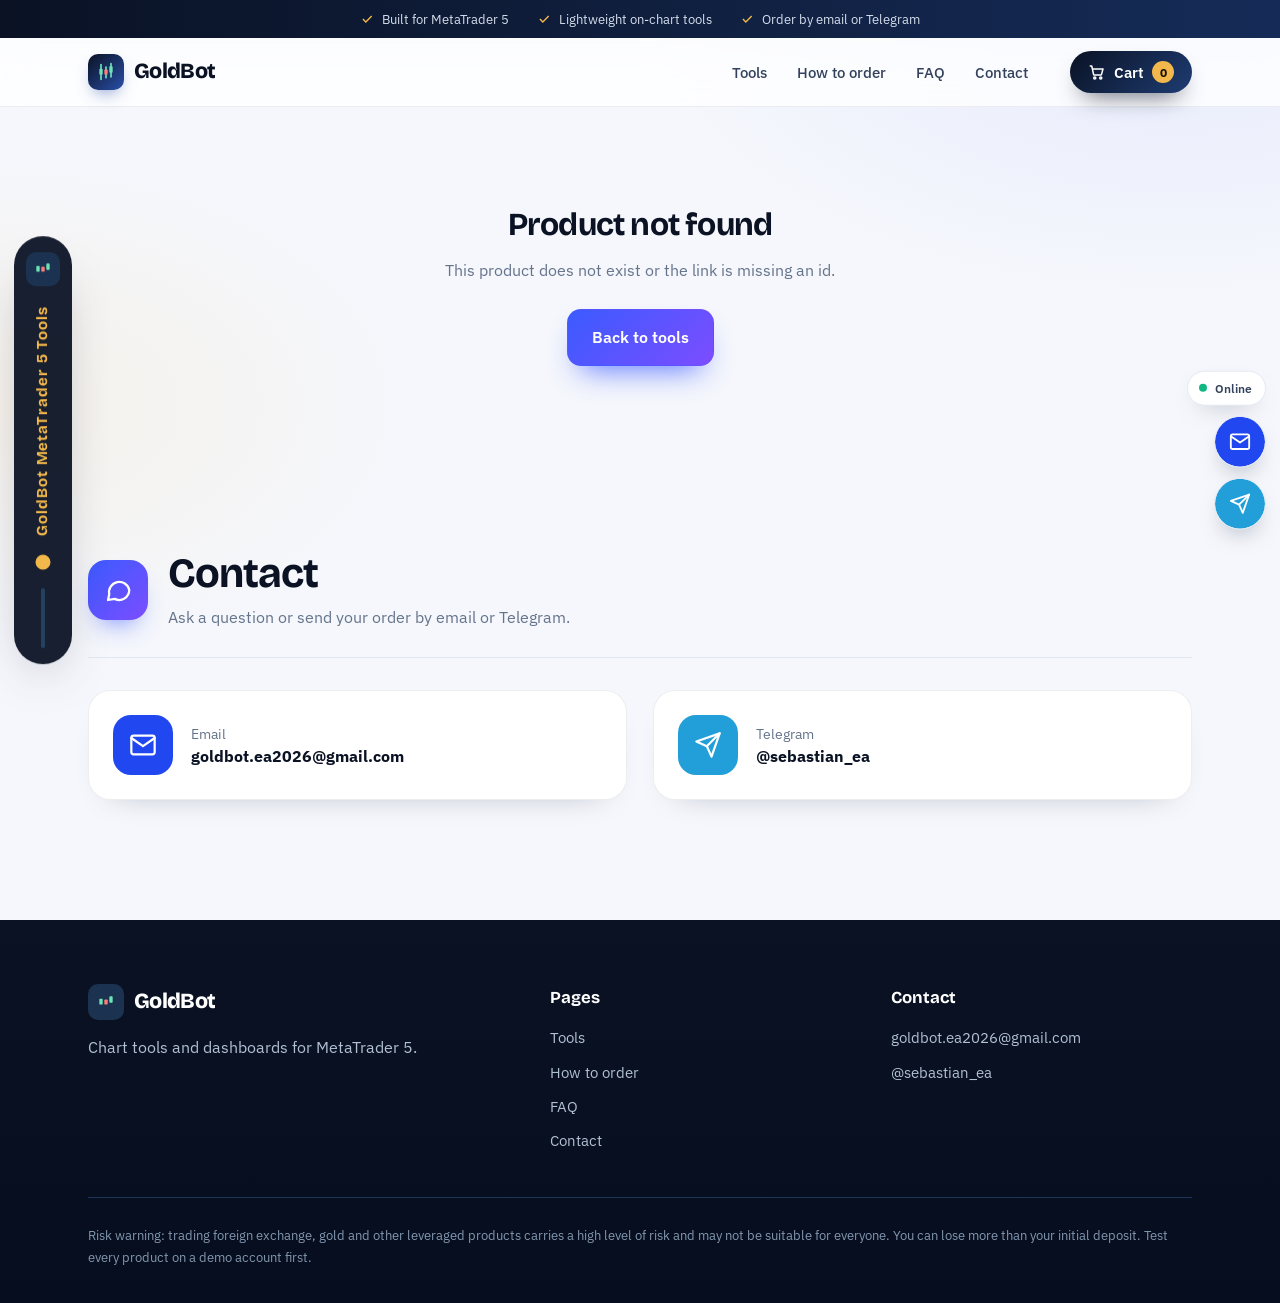
==== commit 0ed290c0: "Add files via upload" ====
--- a/product.html
+++ b/product.html
@@ -8,7 +8,10 @@
 <link rel="preconnect" href="https://fonts.googleapis.com">
 <link rel="preconnect" href="https://fonts.gstatic.com" crossorigin>
 <link href="https://fonts.googleapis.com/css2?family=Bricolage+Grotesque:opsz,wght@12..96,500..800&family=IBM+Plex+Sans:wght@400;500;600&display=swap" rel="stylesheet">
+<meta name="theme-color" content="#0A1224">
+<link rel="icon" href="data:image/svg+xml,%3Csvg xmlns='http://www.w3.org/2000/svg' viewBox='0 0 24 24'%3E%3Crect width='24' height='24' rx='6' fill='%230A1224'/%3E%3Crect x='4' y='8' width='4' height='7' rx='1' fill='%236FE3B8'/%3E%3Crect x='10' y='9' width='4' height='6' rx='1' fill='%23FF7A7A'/%3E%3Crect x='16' y='5' width='4' height='8' rx='1' fill='%236FE3B8'/%3E%3C/svg%3E">
 <link rel="stylesheet" href="style.css">
+<script src="demos.js" defer></script>
 <script src="app.js" defer></script>
 </head>
 <!-- The whole page is built by app.js from site.json and products.json -->
--- a/style.css
+++ b/style.css
@@ -1,90 +1,92 @@
 /* ==========================================================
-   1. DESIGN TOKENS (change colors and fonts here)
+   GOLDBOT THEME  (v2: modern, premium, customer friendly)
+   Change colors and fonts in the tokens below.
    ========================================================== */
+
+/* 1. TOKENS */
 :root{
-  --paper:#EDEFF3;
-  --panel:#FFFFFF;
-  --ink:#0F2238;
-  --ink-2:#2A3F57;
-  --muted:#5E6E80;
-  --line:#D8DDE5;
-  --blue:#2148F0;
-  --blue-dark:#1836BD;
-  --blue-tint:#E3E9FF;
-  --up:#0F9D6B;
-  --down:#D64550;
-  --gold:#E2B04A;
-  --terminal:#0C1B2E;
+  --bg:#F5F7FC;
+  --surface:#FFFFFF;
+  --ink:#0A1224;
+  --ink-2:#33415C;
+  --muted:#64748B;
+  --line:#E2E8F2;
+  --brand:#3B5BFF;
+  --brand-dark:#2742D6;
+  --violet:#7C4DFF;
+  --gold:#F2B84B;
+  --gold-dark:#9A6400;
+  --up:#10B981;
+  --down:#E5484D;
+  --night:#0A1224;
+  --terminal:#0B1730;
   --header-h:68px;
+  --thumb-w:96px;
+  --bt-min:320px;
   --font-display:"Bricolage Grotesque","Segoe UI",system-ui,sans-serif;
   --font-body:"IBM Plex Sans","Segoe UI",system-ui,sans-serif;
 }
 
-/* ==========================================================
-   2. BASE
-   ========================================================== */
+/* 2. BASE */
 *{box-sizing:border-box;margin:0;padding:0}
 html{scroll-behavior:smooth;scroll-padding-top:calc(var(--header-h) + 24px)}
 body{
-  font-family:var(--font-body);
-  background:var(--paper);
-  color:var(--ink);
-  line-height:1.6;
-  font-size:16px;
+  font-family:var(--font-body);color:var(--ink);line-height:1.65;font-size:16px;
   -webkit-font-smoothing:antialiased;
-}
-h1,h2,h3{font-family:var(--font-display);letter-spacing:-0.02em;line-height:1.1}
+  background:
+    radial-gradient(900px 500px at 92% 0,rgba(59,91,255,.08),transparent 60%),
+    radial-gradient(700px 420px at 0 45%,rgba(242,184,75,.10),transparent 60%),
+    var(--bg);
+  background-attachment:fixed;
+}
+h1,h2,h3{font-family:var(--font-display);letter-spacing:-0.025em;line-height:1.12}
 a{color:inherit;text-decoration:none}
 button{font-family:inherit}
-:focus-visible{outline:3px solid var(--blue);outline-offset:2px}
+:focus-visible{outline:3px solid var(--brand);outline-offset:2px}
 .wrap{width:min(1240px,100% - 40px);margin-inline:auto}
 @media (min-width:901px){
-  /* leaves room for the side rail (left) and the contact dock (right) */
+  /* leaves room for the left rail and the right contact dock */
   .wrap{width:min(1240px,100% - 176px)}
 }
-
-/* ==========================================================
-   3. TOP STRIP AND HEADER
-   ========================================================== */
-.strip{background:var(--ink);color:#DCE4EE;font-size:.85rem}
+.ico svg{width:18px;height:18px;stroke:currentColor;fill:none;stroke-width:1.9;stroke-linecap:round;stroke-linejoin:round}
+
+/* 3. TOP STRIP AND HEADER */
+.strip{background:linear-gradient(90deg,#0A1224,#152B57);color:#D5DEEC;font-size:.84rem}
 .strip .wrap{display:flex;gap:28px;justify-content:center;flex-wrap:wrap;padding:8px 0}
 .strip span{display:inline-flex;align-items:center;gap:8px}
-.strip svg{width:14px;height:14px;stroke:#6FE3B8;fill:none;stroke-width:2.4}
+.strip svg{width:14px;height:14px;stroke:var(--gold);fill:none;stroke-width:2.4}
 
 .site-header{
   position:sticky;top:0;z-index:50;
-  background:rgba(255,255,255,.92);
-  backdrop-filter:blur(10px);
-  border-bottom:1px solid var(--line);
+  background:rgba(255,255,255,.8);backdrop-filter:blur(16px) saturate(1.5);
+  border-bottom:1px solid rgba(10,18,36,.07);
 }
 .site-header .wrap{display:flex;align-items:center;gap:28px;min-height:68px}
 .logo{display:flex;align-items:center;gap:10px;font-family:var(--font-display);font-weight:800;font-size:1.35rem;letter-spacing:-0.03em}
-.logo-mark{width:34px;height:34px;border-radius:9px;background:var(--ink);display:grid;place-items:center;flex:none}
+.logo-mark{width:36px;height:36px;border-radius:10px;background:linear-gradient(135deg,#0A1224,#2A4FA8);display:grid;place-items:center;flex:none;box-shadow:0 8px 18px -8px rgba(42,79,168,.8)}
 .logo-mark svg{width:20px;height:20px}
-.main-nav{display:flex;gap:4px;margin-left:auto}
-.main-nav a{padding:8px 14px;border-radius:8px;font-weight:500;font-size:.95rem;color:var(--ink-2);transition:background .15s}
-.main-nav a:hover{background:var(--paper)}
+.main-nav{display:flex;gap:2px;margin-left:auto}
+.main-nav a{padding:8px 14px;border-radius:999px;font-weight:500;font-size:.95rem;color:var(--ink-2);transition:background .15s,color .15s}
+.main-nav a:hover{background:rgba(59,91,255,.09);color:var(--brand)}
 .cart-btn{
   display:inline-flex;align-items:center;gap:8px;
-  background:var(--ink);color:#fff;border:0;border-radius:10px;
-  padding:10px 16px;font-weight:600;font-size:.95rem;cursor:pointer;
-  transition:background .15s;
-}
-.cart-btn:hover{background:var(--ink-2)}
+  background:linear-gradient(135deg,#0A1224,#1E3C72);color:#fff;border:0;border-radius:999px;
+  padding:10px 18px;font-weight:600;font-size:.95rem;cursor:pointer;
+  box-shadow:0 12px 24px -12px rgba(10,18,36,.8);transition:transform .15s;
+}
+.cart-btn:hover{transform:translateY(-1px)}
 .cart-btn svg{width:18px;height:18px;stroke:#fff;fill:none;stroke-width:2}
-.cart-count{background:#fff;color:var(--ink);min-width:22px;height:22px;border-radius:11px;display:grid;place-items:center;font-size:.78rem;font-weight:700;padding:0 6px}
-
-/* ==========================================================
-   4. LEFT SIDE RAIL (side header with section dots)
-   ========================================================== */
+.cart-count{background:var(--gold);color:#1B1203;min-width:22px;height:22px;border-radius:11px;display:grid;place-items:center;font-size:.78rem;font-weight:800;padding:0 6px}
+
+/* 4. LEFT SIDE RAIL */
 .rail{
   position:fixed;left:14px;top:50%;transform:translateY(-50%);z-index:45;
   width:58px;max-height:92vh;padding:16px 0;border-radius:29px;
-  background:var(--ink);
-  box-shadow:0 24px 50px -24px rgba(15,34,56,.7);
+  background:rgba(10,18,36,.94);backdrop-filter:blur(8px);
+  box-shadow:0 24px 50px -24px rgba(10,18,36,.8);
   display:flex;flex-direction:column;align-items:center;gap:20px;
 }
-.rail-logo{width:34px;height:34px;border-radius:9px;background:#1B3350;display:grid;place-items:center}
+.rail-logo{width:34px;height:34px;border-radius:10px;background:#1B3350;display:grid;place-items:center}
 .rail-logo svg{width:20px;height:20px}
 .rail-title{
   writing-mode:vertical-rl;transform:rotate(180deg);
@@ -100,9 +102,9 @@
 .rail-dots a.is-active{background:var(--gold);border-color:var(--gold);transform:scale(1.25)}
 .rail-dots a span{
   position:absolute;left:calc(100% + 18px);top:50%;transform:translateY(-50%);
-  background:var(--ink);color:#fff;font-size:.8rem;font-weight:600;padding:5px 12px;border-radius:999px;
+  background:var(--night);color:#fff;font-size:.8rem;font-weight:600;padding:5px 12px;border-radius:999px;
   white-space:nowrap;opacity:0;pointer-events:none;transition:opacity .15s;
-  box-shadow:0 8px 20px -8px rgba(15,34,56,.6);
+  box-shadow:0 8px 20px -8px rgba(10,18,36,.6);
 }
 .rail-dots a:hover span,.rail-dots a:focus-visible span{opacity:1}
 .rail-progress{width:4px;height:60px;border-radius:2px;background:#244160;position:relative;overflow:hidden}
@@ -110,32 +112,30 @@
 @media (max-height:720px){.rail-title{display:none}}
 @media (max-height:560px){.rail-progress{display:none}}
 
-/* ==========================================================
-   5. RIGHT CONTACT DOCK (always visible, vertically centered)
-   ========================================================== */
+/* 5. RIGHT CONTACT DOCK */
 .dock{
   position:fixed;right:14px;top:50%;transform:translateY(-50%);z-index:45;
   display:flex;flex-direction:column;align-items:flex-end;gap:10px;
 }
 .dock-status{
   display:flex;align-items:center;gap:8px;
-  background:var(--panel);border:1px solid var(--line);border-radius:999px;
+  background:var(--surface);border:1px solid var(--line);border-radius:999px;
   padding:6px 13px 6px 11px;font-size:.78rem;font-weight:600;color:var(--ink-2);
-  box-shadow:0 10px 24px -14px rgba(15,34,56,.5);
+  box-shadow:0 10px 24px -14px rgba(10,18,36,.5);
 }
 .dot{width:8px;height:8px;border-radius:50%;background:var(--up);animation:pulse 2.2s infinite}
 @keyframes pulse{
-  0%{box-shadow:0 0 0 0 rgba(15,157,107,.55)}
-  70%{box-shadow:0 0 0 8px rgba(15,157,107,0)}
-  100%{box-shadow:0 0 0 0 rgba(15,157,107,0)}
+  0%{box-shadow:0 0 0 0 rgba(16,185,129,.55)}
+  70%{box-shadow:0 0 0 8px rgba(16,185,129,0)}
+  100%{box-shadow:0 0 0 0 rgba(16,185,129,0)}
 }
 .dock-item{
   display:flex;flex-direction:row-reverse;align-items:center;
   height:52px;border-radius:26px;overflow:hidden;
-  background:var(--panel);border:1px solid var(--line);
-  box-shadow:0 12px 26px -14px rgba(15,34,56,.55);
-}
-.dock-icon{width:50px;height:50px;border-radius:50%;display:grid;place-items:center;flex:none;background:var(--tile,var(--blue))}
+  background:var(--surface);border:1px solid var(--line);
+  box-shadow:0 12px 26px -14px rgba(10,18,36,.55);
+}
+.dock-icon{width:50px;height:50px;border-radius:50%;display:grid;place-items:center;flex:none;background:var(--tile,var(--brand))}
 .dock-icon svg{width:22px;height:22px;stroke:#fff;fill:none;stroke-width:2;stroke-linecap:round;stroke-linejoin:round}
 .dock-label{
   max-width:0;opacity:0;white-space:nowrap;font-weight:600;font-size:.9rem;color:var(--ink);
@@ -143,42 +143,59 @@
 }
 .dock-item:hover .dock-label,.dock-item:focus-visible .dock-label{max-width:260px;opacity:1;padding-left:18px}
 
-/* ==========================================================
-   6. HERO (homepage only)
-   ========================================================== */
-.hero{
-  background-image:
-    linear-gradient(var(--line) 1px,transparent 1px),
-    linear-gradient(90deg,var(--line) 1px,transparent 1px);
-  background-size:44px 44px;
-  background-position:-1px -1px;
-  border-bottom:1px solid var(--line);
-}
-.hero-inner{
-  display:grid;grid-template-columns:1fr 1.05fr;gap:56px;align-items:center;
-  padding:72px 0 80px;
-}
-.hero-copy{background:linear-gradient(90deg,var(--paper) 78%,transparent);padding:8px 0}
-.hero h1{font-size:clamp(2.4rem,5.2vw,4.2rem);font-weight:700;max-width:12ch}
-.hero p.lead{margin-top:22px;font-size:1.15rem;color:var(--ink-2);max-width:46ch}
-.hero-actions{display:flex;gap:12px;flex-wrap:wrap;margin-top:32px}
+/* 6. BUTTONS */
 .btn{
   display:inline-flex;align-items:center;justify-content:center;gap:8px;
-  padding:14px 22px;border-radius:10px;font-weight:600;font-size:1rem;
-  border:1px solid transparent;cursor:pointer;transition:background .15s,border-color .15s;
-}
-.btn-primary{background:var(--blue);color:#fff}
-.btn-primary:hover{background:var(--blue-dark)}
-.btn-ghost{background:var(--panel);border-color:var(--line);color:var(--ink)}
+  padding:14px 24px;border-radius:14px;font-weight:600;font-size:1rem;
+  border:1px solid transparent;cursor:pointer;
+  transition:transform .15s,box-shadow .15s,background .15s,border-color .15s;
+}
+.btn:hover{transform:translateY(-2px)}
+.btn-primary{background:linear-gradient(135deg,var(--brand),var(--violet));color:#fff;box-shadow:0 16px 30px -14px rgba(59,91,255,.9)}
+.btn-primary:hover{background:linear-gradient(135deg,var(--brand-dark),#6538E0)}
+.btn-ghost{background:rgba(255,255,255,.75);border-color:var(--line);color:var(--ink);backdrop-filter:blur(6px)}
 .btn-ghost:hover{border-color:var(--ink)}
 
-/* Terminal panel with animated chart */
+/* 7. HERO (dark) */
+.hero{
+  position:relative;overflow:hidden;color:#fff;
+  background:
+    radial-gradient(800px 460px at 82% 18%,rgba(59,91,255,.5),transparent 62%),
+    radial-gradient(600px 380px at 6% 95%,rgba(242,184,75,.2),transparent 60%),
+    linear-gradient(180deg,#0A1224,#0E1C3C);
+}
+.hero::before{
+  content:"";position:absolute;inset:0;pointer-events:none;
+  background-image:linear-gradient(rgba(255,255,255,.05) 1px,transparent 1px),linear-gradient(90deg,rgba(255,255,255,.05) 1px,transparent 1px);
+  background-size:48px 48px;
+  -webkit-mask-image:radial-gradient(ellipse at 60% 40%,#000 15%,transparent 75%);
+  mask-image:radial-gradient(ellipse at 60% 40%,#000 15%,transparent 75%);
+}
+.hero-inner{position:relative;display:grid;grid-template-columns:1fr 1.05fr;gap:56px;align-items:center;padding:84px 0 136px}
+.hero-badge{
+  display:inline-flex;align-items:center;gap:10px;margin-bottom:22px;
+  background:rgba(255,255,255,.08);border:1px solid rgba(255,255,255,.16);
+  padding:7px 16px 7px 12px;border-radius:999px;font-size:.85rem;font-weight:500;color:#DCE5F5;
+}
+.hero-badge i{width:8px;height:8px;border-radius:50%;background:var(--gold);box-shadow:0 0 0 4px rgba(242,184,75,.25)}
+.hero h1{
+  font-size:clamp(2.4rem,5vw,4.1rem);font-weight:700;max-width:14ch;
+  background:linear-gradient(135deg,#FFFFFF 35%,#AEC1FF);-webkit-background-clip:text;background-clip:text;color:transparent;
+}
+.hero p.lead{margin-top:22px;font-size:1.15rem;color:#B4C2DA;max-width:46ch}
+.hero-actions{display:flex;gap:12px;flex-wrap:wrap;margin-top:34px}
+.hero .btn-primary{background:linear-gradient(135deg,#F8CB65,#EDA832);color:#1B1203;box-shadow:0 18px 34px -16px rgba(242,184,75,.9)}
+.hero .btn-primary:hover{background:linear-gradient(135deg,#FBD680,#F0B545)}
+.hero .btn-ghost{background:rgba(255,255,255,.08);border-color:rgba(255,255,255,.22);color:#fff}
+.hero .btn-ghost:hover{border-color:#fff;background:rgba(255,255,255,.14)}
+
+/* terminal with animated chart */
 .terminal{
-  background:var(--terminal);border-radius:18px;overflow:hidden;
-  box-shadow:0 30px 60px -28px rgba(15,34,56,.55);
-  border:1px solid #1B3350;
-}
-.terminal-bar{display:flex;justify-content:space-between;gap:12px;padding:12px 18px;background:#102640;color:#9FB3C8;font-size:.82rem;border-bottom:1px solid #1B3350}
+  background:var(--terminal);border-radius:22px;overflow:hidden;
+  border:1px solid #23406B;
+  box-shadow:0 40px 80px -30px rgba(59,91,255,.6),0 0 0 6px rgba(255,255,255,.06);
+}
+.terminal-bar{display:flex;justify-content:space-between;gap:12px;padding:12px 18px;background:linear-gradient(90deg,#102640,#17335A);color:#9FB3C8;font-size:.82rem;border-bottom:1px solid #1B3350}
 .terminal-bar b{color:#fff;font-weight:600}
 .terminal svg{display:block;width:100%;height:auto}
 .terminal-foot{padding:10px 18px;color:#7C92A9;font-size:.78rem;border-top:1px solid #1B3350}
@@ -194,151 +211,269 @@
 .ma.on{stroke-dashoffset:0 !important}
 .marks{opacity:0;transition:opacity .6s}
 .marks.on{opacity:1}
-.m-up{fill:#34D6A0}
-.m-down{fill:#FF7A7A}
-.trade{stroke:#9FB3C8;stroke-width:1.2;stroke-dasharray:4 4}
-.pill-text{font-size:10.5px;font-weight:700;fill:#0C1B2E;font-family:var(--font-body)}
-
-/* ==========================================================
-   7. SECTIONS AND HEADERS
-   ========================================================== */
+.trade{stroke:var(--gold);stroke-width:1.8}
+.pill-text{font-size:10.5px;font-weight:700;font-family:var(--font-body)}
+.zone{fill:rgba(59,91,255,.24);stroke:#8FB0FF;stroke-width:1;stroke-dasharray:4 3}
+.zone-text{fill:#CFE0FF}
+.trade-text{fill:var(--gold)}
+
+/* stats bar overlapping the hero */
+.stats{position:relative;z-index:2;margin-top:-64px}
+.stats-grid{
+  display:grid;grid-template-columns:repeat(4,minmax(0,1fr));
+  background:var(--surface);border-radius:24px;border:1px solid rgba(10,18,36,.06);
+  box-shadow:0 30px 60px -34px rgba(10,18,36,.5);padding:8px;
+}
+.stat{padding:20px 24px;border-right:1px solid var(--line)}
+.stat:last-child{border-right:0}
+.stat strong{display:block;font-family:var(--font-display);font-size:1.7rem;font-weight:800;letter-spacing:-0.02em;color:var(--ink)}
+.stat span{display:block;color:var(--muted);font-size:.9rem;line-height:1.4;margin-top:2px}
+
+/* 8. SECTIONS */
 .section{padding:84px 0 24px}
-.section-head{
-  display:flex;align-items:center;gap:20px;
-  padding-bottom:26px;margin-bottom:30px;border-bottom:2px solid var(--ink);
-}
+.section-head{display:flex;align-items:center;gap:20px;padding-bottom:26px;margin-bottom:32px;border-bottom:1px solid var(--line)}
 .section-icon{
-  width:60px;height:60px;border-radius:16px;flex:none;
-  background:var(--blue);display:grid;place-items:center;
+  width:60px;height:60px;border-radius:18px;flex:none;
+  background:linear-gradient(135deg,var(--brand),var(--violet));display:grid;place-items:center;
+  box-shadow:0 14px 26px -14px rgba(59,91,255,.85);
 }
 .section-icon svg{width:30px;height:30px;stroke:#fff;fill:none;stroke-width:1.8;stroke-linecap:round;stroke-linejoin:round}
 .section-head h2{font-size:clamp(1.8rem,3.4vw,2.6rem);font-weight:700}
 .section-head p{color:var(--muted);margin-top:8px;max-width:62ch}
 
-/* ==========================================================
-   8. PRODUCT GRID (homepage, 2 columns)
-   ========================================================== */
-.product-grid{display:grid;grid-template-columns:repeat(2,minmax(0,1fr));gap:26px}
+/* 9. FILTER CHIPS */
+.filters{display:flex;flex-wrap:wrap;gap:10px;margin-bottom:28px}
+.chip{
+  display:inline-flex;align-items:center;gap:8px;cursor:pointer;
+  border:1.5px solid var(--line);background:var(--surface);color:var(--ink-2);
+  padding:9px 16px;border-radius:999px;font-weight:600;font-size:.92rem;
+  transition:border-color .15s,background .15s,color .15s;
+}
+.chip em{font-style:normal;font-size:.75rem;background:var(--bg);border-radius:999px;padding:1px 8px;color:var(--muted)}
+.chip:hover{border-color:var(--ink)}
+.chip.is-active{background:var(--ink);border-color:var(--ink);color:#fff}
+.chip.is-active em{background:rgba(255,255,255,.18);color:#fff}
+
+/* 10. PRODUCT GRID */
+.product-grid{display:grid;grid-template-columns:repeat(auto-fill,minmax(310px,1fr));gap:26px}
 .product{
-  background:var(--panel);border:1px solid var(--line);border-radius:16px;overflow:hidden;
+  background:var(--surface);border:1px solid rgba(10,18,36,.07);border-radius:22px;overflow:hidden;
   display:flex;flex-direction:column;
-}
+  box-shadow:0 18px 40px -28px rgba(10,18,36,.4);
+  transition:transform .25s,box-shadow .25s;animation:rise .55s both;
+}
+.product:nth-child(2){animation-delay:.06s}
+.product:nth-child(3){animation-delay:.12s}
+.product:hover{transform:translateY(-6px);box-shadow:0 30px 56px -28px rgba(59,91,255,.5)}
+@keyframes rise{from{opacity:0;transform:translateY(18px)}to{opacity:1;transform:none}}
 .shot{
   position:relative;aspect-ratio:16/10;overflow:hidden;
   background:repeating-linear-gradient(135deg,#E6EAF0 0 14px,#EEF1F5 14px 28px);
   display:grid;place-items:center;
 }
+.shot::after{content:"";position:absolute;inset:auto 0 0 0;height:38%;background:linear-gradient(180deg,transparent,rgba(10,18,36,.28));pointer-events:none;z-index:1}
 .shot-ph{text-align:center;color:var(--muted);font-size:.9rem;padding:16px}
 .shot-ph svg{width:44px;height:44px;stroke:#93A2B5;fill:none;stroke-width:1.5;stroke-linecap:round;stroke-linejoin:round;margin-bottom:8px}
 .shot-ph b{display:block;color:var(--ink-2);font-weight:600}
 .shot-ph code{display:inline-block;margin-top:6px;background:#fff;border:1px solid var(--line);border-radius:6px;padding:2px 8px;font-size:.8rem;color:var(--ink)}
-.shot img{position:absolute;inset:0;width:100%;height:100%;object-fit:cover;opacity:0;transition:opacity .3s;background:#fff}
+.shot img{position:absolute;inset:0;width:100%;height:100%;object-fit:cover;opacity:0;transition:opacity .3s,transform .5s;background:#fff}
 .shot img.loaded{opacity:1;cursor:zoom-in}
+.product:hover .shot img{transform:scale(1.05)}
+.shot-badges{position:absolute;left:12px;bottom:12px;display:flex;gap:6px;z-index:2}
+.shot-badges span{
+  display:inline-flex;align-items:center;gap:5px;background:rgba(10,18,36,.82);color:#fff;
+  font-size:.74rem;font-weight:600;padding:4px 10px;border-radius:999px;backdrop-filter:blur(4px);
+}
+.shot-badges svg{width:11px;height:11px;fill:#fff}
 
 .product-body{padding:22px 24px 24px;display:flex;flex-direction:column;gap:10px;flex:1}
 .product-top{display:flex;align-items:center;justify-content:space-between;gap:12px}
-.tag{background:var(--blue-tint);color:var(--blue-dark);font-weight:600;font-size:.78rem;padding:4px 11px;border-radius:999px}
-.product-price{font-family:var(--font-display);font-size:1.7rem;font-weight:800;letter-spacing:-0.02em}
-.product h3{font-size:1.35rem;font-weight:700}
-.product p{color:var(--muted);font-size:.95rem;margin-bottom:auto;max-width:56ch}
-.product-actions{display:flex;gap:10px;margin-top:8px}
+.tag{background:rgba(242,184,75,.2);color:var(--gold-dark);font-weight:600;font-size:.78rem;padding:4px 12px;border-radius:999px}
+.product-price{font-family:var(--font-display);font-size:1.6rem;font-weight:800;letter-spacing:-0.02em}
+.product h3{font-size:1.3rem;font-weight:700}
+.product p{color:var(--muted);font-size:.94rem;margin-bottom:auto;max-width:56ch;display:-webkit-box;-webkit-line-clamp:4;line-clamp:4;line-clamp:4;-webkit-box-orient:vertical;overflow:hidden}
+.product-actions{display:flex;gap:10px;margin-top:10px}
 .btn-add{
-  border:1.5px solid var(--ink);background:transparent;color:var(--ink);
-  border-radius:10px;padding:12px 16px;font-weight:600;font-size:.98rem;cursor:pointer;flex:1;
-  transition:background .15s,color .15s,border-color .15s;
-}
-.btn-add:hover{background:var(--ink);color:#fff}
-.btn-add.is-added{background:var(--up);border-color:var(--up);color:#fff}
+  border:0;background:var(--ink);color:#fff;
+  border-radius:12px;padding:12px 16px;font-weight:600;font-size:.97rem;cursor:pointer;flex:1;
+  transition:transform .15s,background .15s;
+}
+.btn-add:hover{transform:translateY(-1px);background:var(--brand-dark)}
+.btn-add.is-added{background:var(--up)}
 .btn-view{
   display:inline-flex;align-items:center;justify-content:center;gap:6px;
-  border:1.5px solid var(--line);background:var(--panel);color:var(--ink);
-  border-radius:10px;padding:12px 16px;font-weight:600;font-size:.98rem;flex:1;
+  border:1.5px solid var(--line);background:var(--surface);color:var(--ink);
+  border-radius:12px;padding:12px 16px;font-weight:600;font-size:.97rem;flex:1;
   transition:border-color .15s,background .15s;
 }
-.btn-view:hover{border-color:var(--ink);background:var(--paper)}
+.btn-view:hover{border-color:var(--ink);background:var(--bg)}
 .btn-view svg{width:16px;height:16px;stroke:currentColor;fill:none;stroke-width:2.2}
 
 .lightbox{width:min(1100px,94vw);max-width:none;background:transparent;box-shadow:none;overflow:visible}
-.lightbox img{display:block;width:100%;max-height:86vh;object-fit:contain;border-radius:12px;background:#fff}
+.lightbox img{display:block;width:100%;max-height:86vh;object-fit:contain;border-radius:14px;background:#fff}
 .lb-close{position:absolute;right:0;top:-46px;background:#fff}
 
-/* ==========================================================
-   9. PRODUCT DETAIL PAGE
-   ========================================================== */
-.back-link{
-  display:inline-flex;align-items:center;gap:8px;color:var(--muted);font-weight:600;font-size:.92rem;
-  padding:22px 0 0;
-}
+/* 11. WHY US */
+.why-grid{display:grid;grid-template-columns:repeat(4,minmax(0,1fr));gap:22px}
+.why-card{
+  background:var(--surface);border:1px solid rgba(10,18,36,.07);border-radius:22px;padding:28px 24px;
+  box-shadow:0 14px 34px -26px rgba(10,18,36,.4);transition:transform .2s,box-shadow .2s;
+}
+.why-card:hover{transform:translateY(-4px);box-shadow:0 26px 46px -26px rgba(59,91,255,.45)}
+.why-ico{width:52px;height:52px;border-radius:15px;display:grid;place-items:center;margin-bottom:18px;color:#fff;background:linear-gradient(135deg,var(--brand),var(--violet))}
+.why-ico svg{width:26px;height:26px}
+.why-card h3{font-size:1.15rem;margin-bottom:8px}
+.why-card p{color:var(--muted);font-size:.95rem}
+
+/* 12. HOW TO ORDER (dark band) */
+.band-dark{
+  margin-top:84px;padding:84px 0 90px;color:#fff;
+  background:
+    radial-gradient(700px 360px at 90% 0,rgba(59,91,255,.35),transparent 60%),
+    linear-gradient(180deg,#0A1224,#0E1C3C);
+}
+.band-dark .section-head{border-bottom-color:rgba(255,255,255,.14)}
+.band-dark .section-head p{color:#9FB0C9}
+.steps{list-style:none;display:grid;grid-template-columns:repeat(4,minmax(0,1fr));gap:22px;counter-reset:s}
+.step{
+  position:relative;background:rgba(255,255,255,.06);border:1px solid rgba(255,255,255,.12);
+  border-radius:22px;padding:28px 24px;backdrop-filter:blur(6px);
+}
+.step-n{
+  width:42px;height:42px;border-radius:50%;display:grid;place-items:center;margin-bottom:18px;
+  background:linear-gradient(135deg,#F8CB65,#EDA832);color:#1B1203;font-family:var(--font-display);font-weight:800;font-size:1.1rem;
+}
+.step h3{font-size:1.15rem;margin-bottom:8px}
+.step p{color:#A9B8CF;font-size:.94rem}
+
+/* 13. FAQ */
+.faq{display:grid;gap:12px;max-width:880px}
+.faq-item{background:var(--surface);border:1px solid rgba(10,18,36,.07);border-radius:16px;padding:0 24px;box-shadow:0 10px 26px -22px rgba(10,18,36,.4)}
+.faq-item summary{cursor:pointer;list-style:none;padding:18px 0;font-weight:600;display:flex;justify-content:space-between;align-items:center;gap:16px}
+.faq-item summary::-webkit-details-marker{display:none}
+.faq-item summary::after{content:"+";font-size:1.5rem;line-height:1;color:var(--brand);flex:none}
+.faq-item[open] summary::after{content:"\2013"}
+.faq-item p{padding:0 0 20px;color:var(--ink-2)}
+
+/* 14. PRODUCT DETAIL PAGE */
+.back-link{display:inline-flex;align-items:center;gap:8px;color:var(--muted);font-weight:600;font-size:.92rem;padding:22px 0 0}
 .back-link svg{width:16px;height:16px;stroke:currentColor;fill:none;stroke-width:2.4}
 .back-link:hover{color:var(--ink)}
 
 .detail-hero{display:grid;grid-template-columns:1.1fr 1fr;gap:48px;align-items:start;padding:30px 0 70px}
-.detail-shot{
-  border-radius:18px;overflow:hidden;border:1px solid var(--line);
-  background:repeating-linear-gradient(135deg,#E6EAF0 0 14px,#EEF1F5 14px 28px);
-  aspect-ratio:16/10;position:relative;
-}
-.detail-shot img{position:absolute;inset:0;width:100%;height:100%;object-fit:cover;opacity:0;transition:opacity .3s}
-.detail-shot img.loaded{opacity:1}
 .detail-info{padding-top:6px}
 .detail-badges{display:flex;gap:8px;flex-wrap:wrap;margin-bottom:16px}
 .detail-info h1{font-size:clamp(1.8rem,3.2vw,2.5rem);font-weight:700}
-.detail-price{font-family:var(--font-display);font-size:2rem;font-weight:800;margin-top:14px}
+.detail-price{
+  font-family:var(--font-display);font-size:2.2rem;font-weight:800;margin-top:14px;
+  background:linear-gradient(135deg,#0A1224,var(--brand));-webkit-background-clip:text;background-clip:text;color:transparent;
+}
 .detail-short{color:var(--ink-2);font-size:1.05rem;margin-top:12px;max-width:48ch}
 .detail-actions{display:flex;gap:12px;flex-wrap:wrap;margin-top:26px}
+.trust{list-style:none;display:grid;gap:12px;margin-top:28px;padding-top:24px;border-top:1px solid var(--line)}
+.trust li{display:flex;align-items:center;gap:12px;color:var(--ink-2);font-size:.93rem}
+.trust .ico{width:36px;height:36px;border-radius:11px;background:rgba(59,91,255,.1);color:var(--brand);display:grid;place-items:center;flex:none}
 
 .detail-body{display:grid;grid-template-columns:1.4fr 1fr;gap:40px;padding-bottom:20px}
 .detail-block h2{font-size:1.4rem;margin-bottom:14px}
-.detail-block p{color:var(--ink-2)}
+.detail-block p{color:var(--ink-2);margin-bottom:12px}
+.detail-block .sub-h{margin-top:34px;font-size:1.25rem}
+.detail-block .check-list{margin-top:12px}
 .check-list{list-style:none;display:grid;gap:12px;margin-top:6px}
 .check-list li{display:flex;gap:10px;align-items:flex-start;color:var(--ink-2)}
 .check-list li svg{width:18px;height:18px;flex:none;margin-top:3px;stroke:var(--up);fill:none;stroke-width:2.6}
-.side-card{background:var(--panel);border:1px solid var(--line);border-radius:16px;padding:24px}
+.side-card{background:var(--surface);border:1px solid rgba(10,18,36,.07);border-radius:20px;padding:24px;box-shadow:0 14px 34px -26px rgba(10,18,36,.4)}
 .side-card + .side-card{margin-top:20px}
 .side-card h2{font-size:1.15rem;margin-bottom:14px}
+
+.related{padding:70px 0 10px}
+.related > h2{font-size:1.6rem;margin-bottom:22px}
+.related-grid{display:grid;grid-template-columns:repeat(3,minmax(0,1fr));gap:22px}
+.rel-card{
+  display:flex;flex-direction:column;gap:10px;background:var(--surface);border:1px solid rgba(10,18,36,.07);
+  border-radius:20px;padding:24px;box-shadow:0 14px 34px -26px rgba(10,18,36,.4);transition:transform .2s,box-shadow .2s;
+}
+.rel-card:hover{transform:translateY(-4px);box-shadow:0 26px 46px -26px rgba(59,91,255,.45)}
+.rel-top{display:flex;justify-content:space-between;align-items:center}
+.rel-top b{font-family:var(--font-display);font-size:1.3rem}
+.rel-card h3{font-size:1.15rem}
+.rel-card p{color:var(--muted);font-size:.92rem;display:-webkit-box;-webkit-line-clamp:3;line-clamp:3;line-clamp:3;-webkit-box-orient:vertical;overflow:hidden}
+.rel-more{display:inline-flex;align-items:center;gap:6px;margin-top:auto;font-weight:600;color:var(--brand);font-size:.93rem}
+.rel-more svg{width:16px;height:16px;stroke:currentColor;fill:none;stroke-width:2.2}
 
 .not-found{padding:100px 0;text-align:center}
 .not-found h1{font-size:2rem;margin-bottom:14px}
 .not-found p{color:var(--muted);margin-bottom:26px}
 
-/* ==========================================================
-   10. CONTACT SECTION
-   ========================================================== */
-.contact-grid{display:grid;grid-template-columns:repeat(3,minmax(0,1fr));gap:26px}
+/* gallery */
+.gallery{min-width:0}
+.stage{position:relative;aspect-ratio:16/10;border-radius:20px;overflow:hidden;border:1px solid var(--line);background:#fff;box-shadow:0 24px 50px -32px rgba(10,18,36,.5)}
+.stage img{width:100%;height:100%;object-fit:contain;background:#fff;cursor:zoom-in;display:block}
+.stage video,.stage iframe{width:100%;height:100%;border:0;display:block;background:#000}
+.stage-empty{display:grid;place-items:center;background:repeating-linear-gradient(135deg,#E6EAF0 0 14px,#EEF1F5 14px 28px)}
+.stage-empty svg{width:48px;height:48px;stroke:#93A2B5;fill:none;stroke-width:1.5;stroke-linecap:round;stroke-linejoin:round}
+.stage-cap{color:var(--muted);font-size:.9rem;margin-top:10px;min-height:1.4em}
+.thumbs{display:flex;flex-wrap:wrap;gap:10px;margin-top:12px}
+.thumb{
+  position:relative;width:var(--thumb-w);aspect-ratio:16/10;padding:0;overflow:hidden;cursor:pointer;
+  border-radius:12px;border:2px solid var(--line);background:var(--terminal);
+  transition:border-color .15s,transform .15s;
+}
+.thumb:hover{transform:translateY(-2px)}
+.thumb.is-active{border-color:var(--brand)}
+.thumb img{width:100%;height:100%;object-fit:cover;display:block}
+.thumb-play{position:absolute;inset:0;display:grid;place-items:center;background:rgba(10,18,36,.35)}
+.thumb-play svg{width:22px;height:22px;fill:#fff}
+
+/* backtests */
+.bt-section{padding:60px 0 20px}
+.bt-section h2{font-size:1.6rem}
+.bt-intro{color:var(--muted);margin-top:8px;max-width:70ch}
+.bt-stats{display:grid;grid-template-columns:repeat(auto-fit,minmax(150px,1fr));gap:14px;margin-top:22px}
+.bt-stat,.bt-card{background:var(--surface);border:1px solid rgba(10,18,36,.07);border-radius:20px;box-shadow:0 14px 34px -26px rgba(10,18,36,.4)}
+.bt-stat{padding:16px 18px}
+.bt-stat small{display:block;color:var(--muted);font-size:.78rem;text-transform:uppercase;letter-spacing:.04em}
+.bt-stat strong{display:block;font-family:var(--font-display);font-size:1.5rem;margin-top:4px}
+.bt-grid{display:grid;grid-template-columns:repeat(auto-fill,minmax(var(--bt-min),1fr));gap:20px;margin-top:22px}
+.bt-card{overflow:hidden}
+.bt-card img{width:100%;display:block;cursor:zoom-in;background:#fff}
+.bt-card figcaption{padding:14px 18px 16px;display:grid;gap:4px}
+.bt-card figcaption b{font-family:var(--font-display);font-size:1.02rem}
+.bt-card figcaption span{color:var(--muted);font-size:.9rem}
+
+/* 15. CONTACT */
+.contact-grid{display:grid;grid-template-columns:repeat(auto-fit,minmax(280px,1fr));gap:26px}
 .contact-card{
   display:flex;align-items:center;gap:18px;
-  background:var(--panel);border:1px solid var(--line);border-radius:16px;padding:24px;
-  transition:border-color .15s,transform .15s;
-}
-.contact-card:hover{border-color:var(--ink);transform:translateY(-2px)}
-.contact-tile{width:60px;height:60px;border-radius:16px;flex:none;display:grid;place-items:center;background:var(--tile,var(--blue))}
+  background:var(--surface);border:1px solid rgba(10,18,36,.07);border-radius:22px;padding:24px;
+  box-shadow:0 14px 34px -26px rgba(10,18,36,.4);transition:transform .2s,box-shadow .2s;
+}
+.contact-card:hover{transform:translateY(-3px);box-shadow:0 24px 44px -24px rgba(59,91,255,.4)}
+.contact-tile{width:60px;height:60px;border-radius:18px;flex:none;display:grid;place-items:center;background:var(--tile,var(--brand))}
 .contact-tile svg{width:28px;height:28px;stroke:#fff;fill:none;stroke-width:1.9;stroke-linecap:round;stroke-linejoin:round}
 .contact-card small{display:block;color:var(--muted);font-size:.85rem}
 .contact-card strong{display:block;font-size:1.02rem;word-break:break-all;line-height:1.35}
 
-/* ==========================================================
-   11. FOOTER
-   ========================================================== */
-.site-footer{background:var(--ink);color:#B5C3D3;margin-top:96px;padding:64px 0 34px}
+/* 16. FOOTER */
+.site-footer{background:linear-gradient(180deg,#0A1224,#060D1E);color:#B1C0D3;margin-top:96px;padding:64px 0 34px}
 .footer-grid{display:grid;grid-template-columns:1.4fr 1fr 1fr;gap:40px}
 .site-footer .logo{color:#fff;margin-bottom:14px}
-.site-footer .logo-mark{background:#1B3350}
+.site-footer .logo-mark{background:#1B3350;box-shadow:none}
 .site-footer h4{color:#fff;font-family:var(--font-display);font-size:1.05rem;margin-bottom:14px}
 .site-footer ul{list-style:none;display:grid;gap:9px;font-size:.95rem}
 .site-footer a:hover{color:#fff}
-.risk{margin-top:44px;padding-top:26px;border-top:1px solid #244160;font-size:.83rem;line-height:1.7;color:#8FA3B8}
-
-/* ==========================================================
-   12. CART DIALOG AND TOAST
-   ========================================================== */
+.risk{margin-top:44px;padding-top:26px;border-top:1px solid #1E3558;font-size:.83rem;line-height:1.7;color:#8398B0}
+
+/* 17. CART DIALOG, PAYMENT AND TOAST */
 dialog{
-  margin:auto;border:0;border-radius:18px;padding:0;width:min(520px,calc(100% - 32px));
-  box-shadow:0 40px 80px -20px rgba(15,34,56,.5);color:var(--ink);
-}
-dialog::backdrop{background:rgba(15,34,56,.55)}
+  margin:auto;border:0;border-radius:24px;padding:0;width:min(520px,calc(100% - 32px));max-height:92vh;
+  box-shadow:0 40px 90px -30px rgba(10,18,36,.6);color:var(--ink);background:var(--surface);
+}
+dialog::backdrop{background:rgba(10,18,36,.58);backdrop-filter:blur(4px)}
 .dialog-head{display:flex;justify-content:space-between;align-items:center;padding:22px 26px;border-bottom:1px solid var(--line)}
 .dialog-head h3{font-size:1.4rem}
-.icon-btn{border:0;background:var(--paper);width:36px;height:36px;border-radius:9px;font-size:1.3rem;cursor:pointer;color:var(--ink)}
+.icon-btn{border:0;background:var(--bg);width:36px;height:36px;border-radius:10px;font-size:1.3rem;cursor:pointer;color:var(--ink)}
+.icon-btn:hover{background:var(--line)}
 .cart-list{list-style:none;max-height:300px;overflow-y:auto;padding:8px 26px}
 .cart-list li{display:flex;justify-content:space-between;align-items:center;gap:14px;padding:14px 0;border-bottom:1px solid var(--line)}
 .cart-list li:last-child{border-bottom:0}
@@ -349,14 +484,12 @@
 .order-note{color:var(--muted);font-size:.85rem;text-align:center}
 .toast{
   position:fixed;left:50%;bottom:26px;z-index:100;transform:translate(-50%,30px);opacity:0;pointer-events:none;
-  background:var(--ink);color:#fff;padding:13px 20px;border-radius:12px;font-size:.95rem;font-weight:500;
+  background:var(--ink);color:#fff;padding:13px 20px;border-radius:14px;font-size:.95rem;font-weight:500;
   transition:opacity .25s,transform .25s;max-width:calc(100% - 32px);text-align:center;
+  box-shadow:0 20px 40px -16px rgba(10,18,36,.6);
 }
 .toast.show{opacity:1;transform:translate(-50%,0)}
 
-/* ==========================================================
-   12b. CRYPTO PAYMENT METHODS (inside the cart dialog)
-   ========================================================== */
 .payment-methods{margin:0 26px 26px;padding-top:20px;border-top:1px solid var(--line);display:grid;gap:12px}
 .cart-empty + .payment-methods{margin-top:-8px}
 .payment-title{font-size:1.05rem;font-family:var(--font-display)}
@@ -364,39 +497,34 @@
 .payment-tabs{display:flex;flex-wrap:wrap;gap:8px}
 .payment-tab{
   display:inline-flex;align-items:center;gap:6px;
-  border:1.5px solid var(--line);background:var(--panel);color:var(--ink-2);
+  border:1.5px solid var(--line);background:var(--surface);color:var(--ink-2);
   border-radius:999px;padding:7px 13px;font-size:.85rem;font-weight:600;cursor:pointer;
   transition:border-color .15s,background .15s,color .15s;
 }
 .payment-tab:hover{border-color:var(--ink)}
 .payment-tab.is-active{background:var(--ink);border-color:var(--ink);color:#fff}
 .payment-emoji{font-size:1rem;line-height:1}
-.payment-card{background:var(--paper);border:1px solid var(--line);border-radius:12px;padding:16px}
+.payment-card{background:var(--bg);border:1px solid var(--line);border-radius:14px;padding:16px}
 .payment-network{display:flex;justify-content:space-between;align-items:center;font-size:.85rem;color:var(--muted);margin-bottom:10px}
 .payment-network strong{color:var(--ink);font-weight:600}
-.payment-address{display:flex;align-items:center;gap:10px;background:var(--panel);border:1px solid var(--line);border-radius:9px;padding:10px 12px}
+.payment-address{display:flex;align-items:center;gap:10px;background:var(--surface);border:1px solid var(--line);border-radius:10px;padding:10px 12px}
 .payment-address code{flex:1;font-size:.8rem;word-break:break-all;color:var(--ink);font-family:ui-monospace,SFMono-Regular,Menlo,Consolas,monospace}
 .copy-btn{
   flex:none;border:1.5px solid var(--ink);background:transparent;color:var(--ink);
-  border-radius:7px;padding:6px 12px;font-weight:600;font-size:.8rem;cursor:pointer;
+  border-radius:8px;padding:6px 12px;font-weight:600;font-size:.8rem;cursor:pointer;
   transition:background .15s,color .15s;
 }
 .copy-btn:hover{background:var(--ink);color:#fff}
-.payment-warning{background:#FDECEC;border:1px solid #F3C6C6;color:#9A2E36;font-size:.82rem;padding:11px 13px;border-radius:9px;line-height:1.5}
+.payment-warning{background:#FDECEC;border:1px solid #F3C6C6;color:#9A2E36;font-size:.82rem;padding:11px 13px;border-radius:10px;line-height:1.5}
 .payment-instructions{color:var(--ink-2);font-size:.85rem;line-height:1.6}
-.payment-instructions a{color:var(--blue);font-weight:600;text-decoration:underline}
-
-/* ==========================================================
-   13. RESPONSIVE
-   ========================================================== */
+.payment-instructions a{color:var(--brand);font-weight:600;text-decoration:underline}
+
+/* 18. RESPONSIVE */
 @media (max-width:1180px){
-  .hero-inner{grid-template-columns:1fr;gap:40px;padding:52px 0 60px}
-  .hero-copy{background:none}
+  .hero-inner{grid-template-columns:1fr;gap:40px;padding:56px 0 120px}
   .detail-hero{grid-template-columns:1fr;gap:30px;padding-top:10px}
   .detail-body{grid-template-columns:1fr}
-}
-@media (max-width:1100px){
-  .contact-grid{grid-template-columns:1fr}
+  .why-grid,.steps{grid-template-columns:repeat(2,minmax(0,1fr))}
 }
 @media (max-width:900px){
   /* left rail disappears, contact dock becomes a bottom bar */
@@ -406,7 +534,7 @@
     flex-direction:row;align-items:center;gap:10px;
     background:rgba(255,255,255,.94);backdrop-filter:blur(8px);
     border:1px solid var(--line);border-radius:999px;padding:6px;
-    box-shadow:0 16px 34px -14px rgba(15,34,56,.55);
+    box-shadow:0 16px 34px -14px rgba(10,18,36,.55);
   }
   .dock-status{display:none}
   .dock-item{border:0;box-shadow:none;background:transparent;height:50px}
@@ -415,18 +543,67 @@
   .site-footer{padding-bottom:110px}
   .footer-grid{grid-template-columns:1fr}
   .section-head{flex-wrap:wrap}
+  .stats-grid{grid-template-columns:repeat(2,minmax(0,1fr))}
+  .stat:nth-child(2){border-right:0}
+  .stat:nth-child(-n+2){border-bottom:1px solid var(--line)}
+  .related-grid{grid-template-columns:1fr}
+}
+@media (max-width:760px){
+  .main-nav{display:none}
+  .cart-btn{margin-left:auto}
 }
 @media (max-width:640px){
-  .product-grid{grid-template-columns:1fr}
+  :root{--bt-min:100%;--thumb-w:78px}
+  .product-grid,.why-grid,.steps{grid-template-columns:1fr}
   .product-actions{flex-direction:column}
+  .hero-inner{padding:44px 0 110px}
 }
 @media (max-width:520px){
   .section{padding-top:60px}
-  .section-icon{width:50px;height:50px;border-radius:13px}
-  .site-header .wrap{gap:12px}
-  .main-nav a{padding:8px 9px}
+  .section-icon{width:50px;height:50px;border-radius:14px}
   .detail-actions{flex-direction:column;align-items:stretch}
+  .stat{padding:16px 16px}
+  .stat strong{font-size:1.4rem}
 }
 @media (prefers-reduced-motion:reduce){
   *{transition:none !important;animation:none !important;scroll-behavior:auto !important}
 }
+
+/* live status chip in the hero terminal */
+.terminal-bar span:last-child{display:inline-flex;align-items:center;gap:8px;color:#CFE0FF;font-weight:500}
+.terminal-bar span:last-child::before{content:"";width:7px;height:7px;border-radius:50%;background:var(--gold);box-shadow:0 0 0 3px rgba(242,184,75,.25)}
+
+/* ==========================================================
+   LIVE DEMO (product page)
+   ========================================================== */
+.demo-section{padding:10px 0 50px}
+.demo-head{margin-bottom:22px}
+.demo-live{
+  display:inline-flex;align-items:center;gap:8px;margin-bottom:12px;
+  background:rgba(16,185,129,.12);color:#0A7B57;border:1px solid rgba(16,185,129,.3);
+  padding:5px 14px 5px 10px;border-radius:999px;font-size:.78rem;font-weight:700;letter-spacing:.06em;
+}
+.demo-live i{width:8px;height:8px;border-radius:50%;background:var(--up);animation:pulse 2.2s infinite}
+.demo-head h2{font-size:clamp(1.6rem,3vw,2.2rem);font-weight:700}
+.demo-head p{color:var(--muted);margin-top:8px;max-width:62ch}
+.demo-terminal{max-width:980px;margin-inline:auto}
+.demo-terminal .terminal-bar span:first-child b{color:#fff}
+.demo-steps{list-style:none;max-width:980px;margin:22px auto 0;display:grid;grid-template-columns:repeat(auto-fit,minmax(190px,1fr));gap:12px;counter-reset:none}
+.demo-steps li{
+  display:flex;gap:12px;align-items:flex-start;
+  background:var(--surface);border:1px solid rgba(10,18,36,.08);border-radius:16px;padding:14px 16px;
+  color:var(--muted);font-size:.9rem;line-height:1.45;opacity:.6;
+  transition:opacity .3s,border-color .3s,box-shadow .3s,transform .3s;
+}
+.demo-steps li b{
+  flex:none;width:26px;height:26px;border-radius:50%;display:grid;place-items:center;
+  background:var(--bg);color:var(--muted);font-family:var(--font-display);font-size:.82rem;transition:background .3s,color .3s;
+}
+.demo-steps li.done{opacity:.85}
+.demo-steps li.done b{background:rgba(16,185,129,.16);color:#0A7B57}
+.demo-steps li.on{
+  opacity:1;color:var(--ink);border-color:var(--brand);transform:translateY(-2px);
+  box-shadow:0 18px 34px -22px rgba(59,91,255,.65);
+}
+.demo-steps li.on b{background:linear-gradient(135deg,var(--brand),var(--violet));color:#fff}
+@media (max-width:640px){.demo-steps{grid-template-columns:1fr}}
